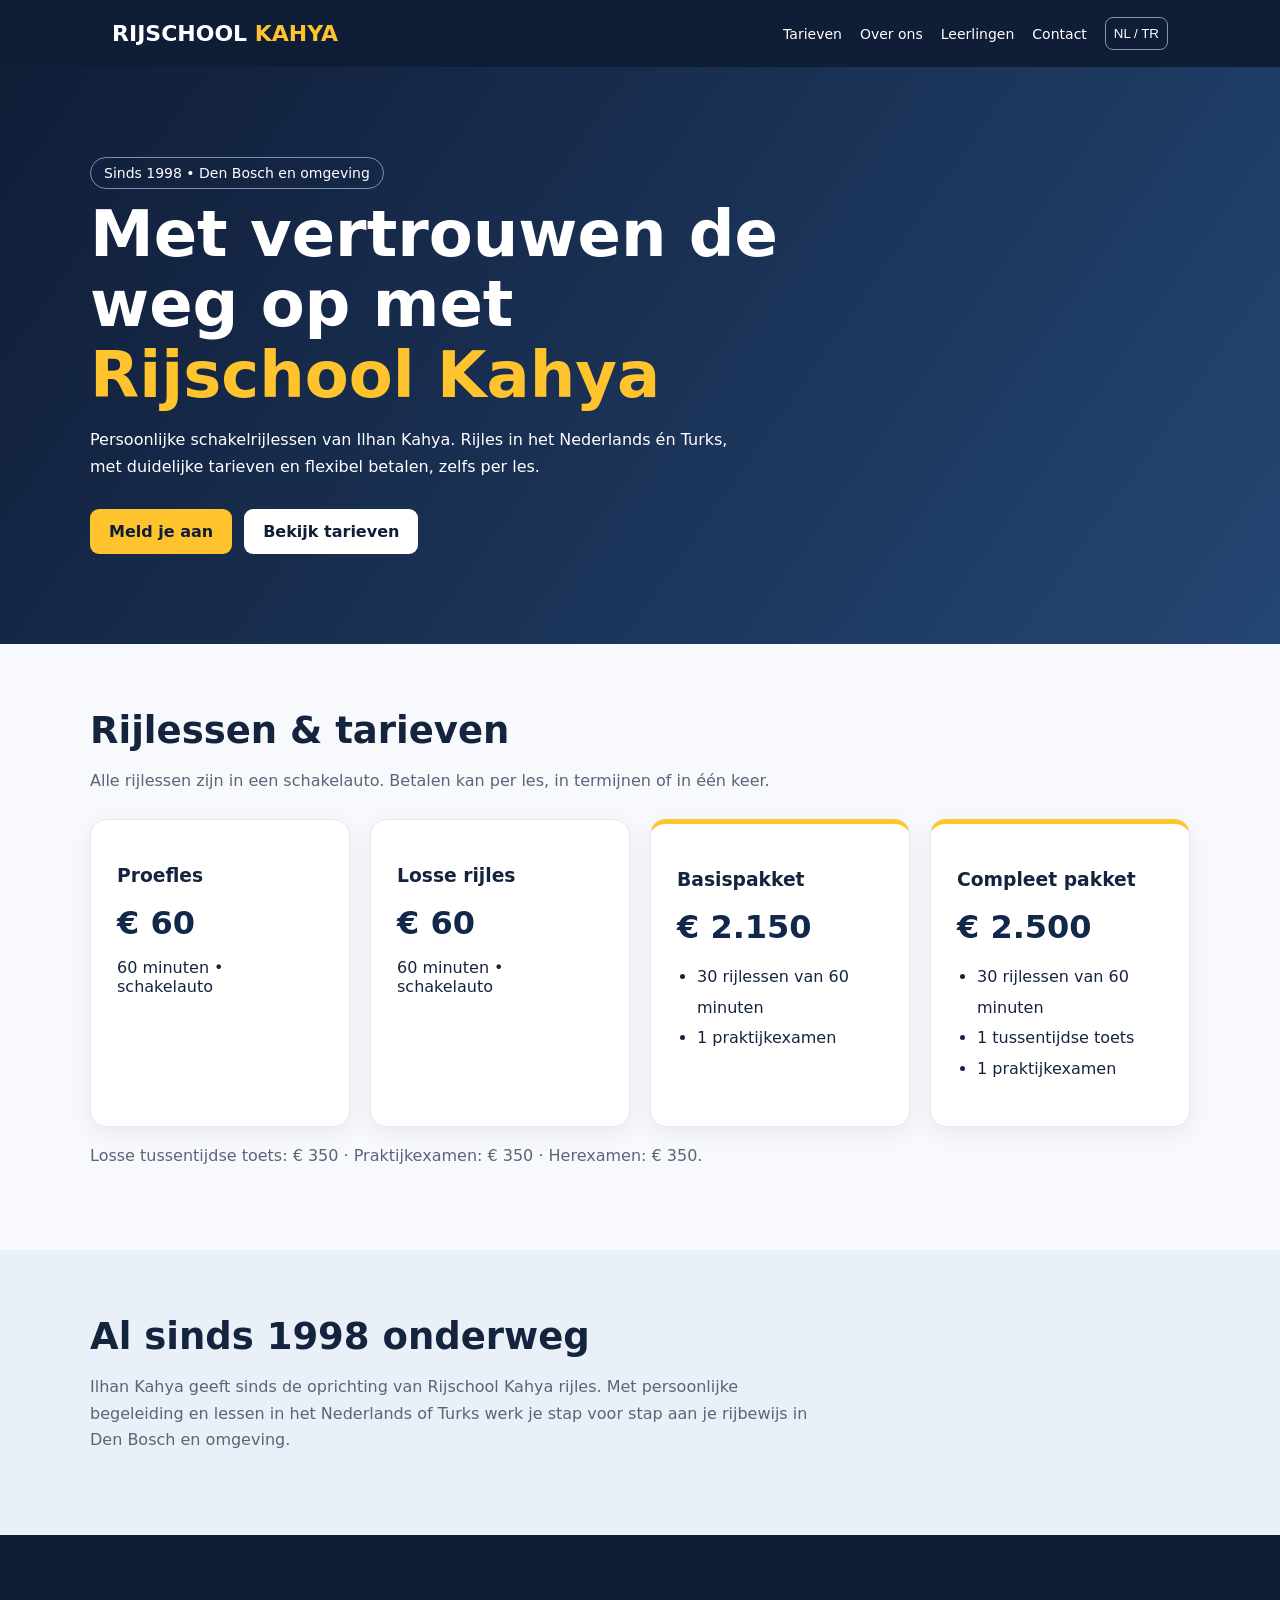
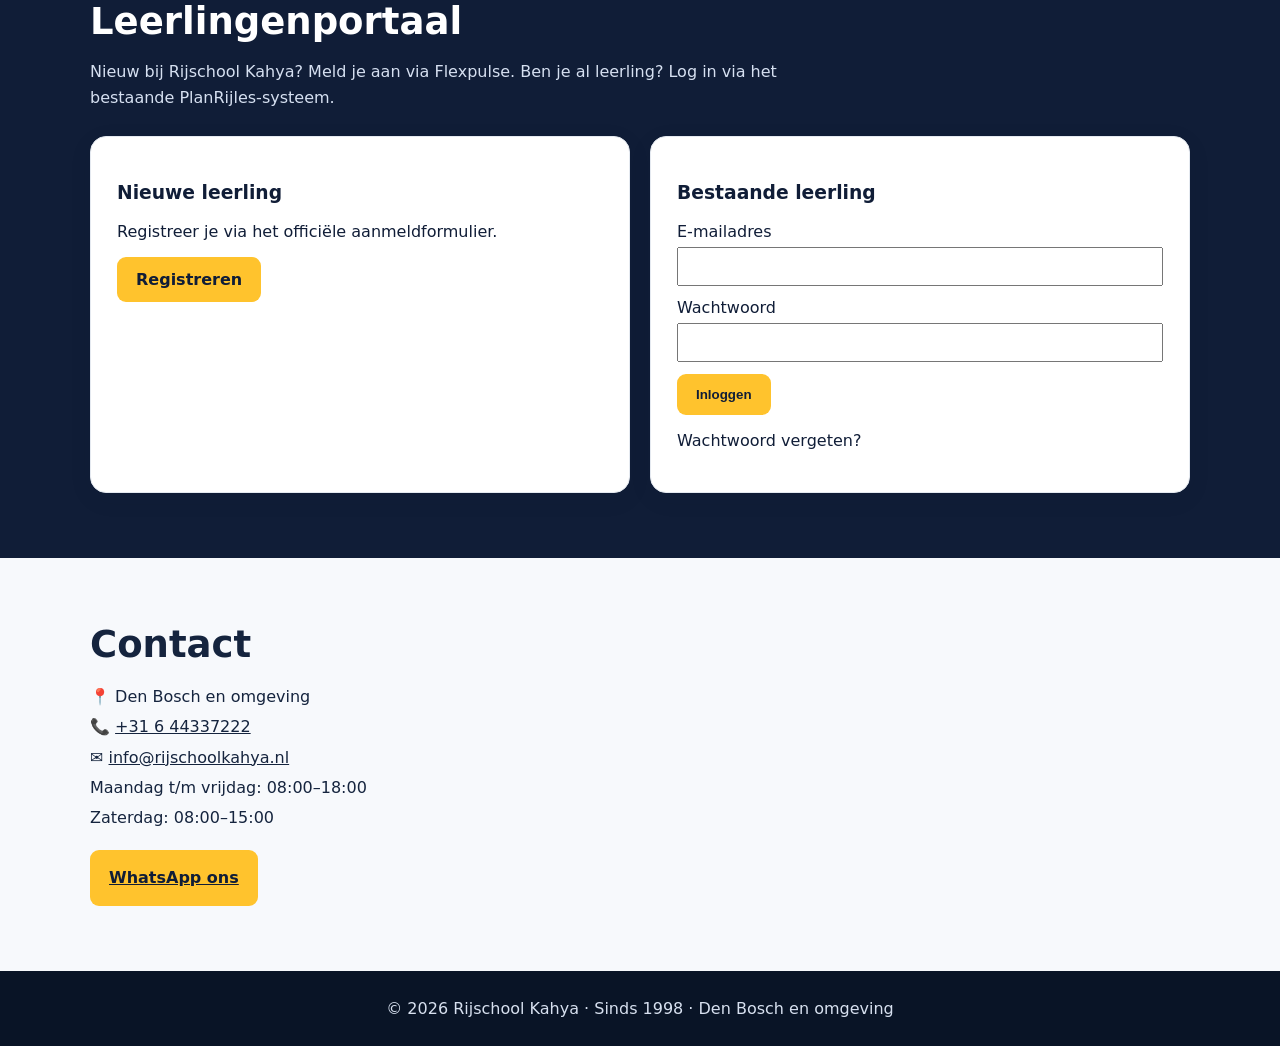
==== index.html @ cde6d8cc "Build bilingual Rijschool Kahya website with tariffs and Flexpulse portal" ====
<!doctype html>
<html lang="nl"><head><meta charset="utf-8"><meta name="viewport" content="width=device-width,initial-scale=1"><meta name="theme-color" content="#101d37"><meta name="description" content="Rijschool Kahya: rijles in Den Bosch en omgeving sinds 1998. Schakelrijles in Nederlands en Turks. Bekijk tarieven en meld je aan."><title>Rijschool Kahya | Rijles Den Bosch sinds 1998</title><style>
:root{font-family:system-ui,-apple-system,Segoe UI,sans-serif;color:#15243e;background:#f7f9fc}*{box-sizing:border-box}body{margin:0}a{text-decoration:none;color:inherit}header{background:#101d37;color:white;position:sticky;top:0;z-index:2}nav{max-width:1100px;margin:auto;display:flex;justify-content:space-between;align-items:center;padding:17px 22px;gap:14px;flex-wrap:wrap}.brand{font-weight:900;font-size:22px}.brand span,.gold{color:#ffc32d}.links{display:flex;gap:18px;align-items:center;flex-wrap:wrap}.links a{font-size:14px}.btn{display:inline-block;background:#ffc32d;color:#101d37;border:0;border-radius:9px;padding:13px 19px;font-weight:800;cursor:pointer}.btn.secondary{background:#fff;color:#101d37}.hero{background:linear-gradient(125deg,#101d37,#244673);color:white;padding:90px 22px}.wrap{max-width:1100px;margin:auto}.hero h1{font-size:clamp(34px,5vw,65px);line-height:1.1;max-width:750px;margin:10px 0}.hero p{max-width:650px;line-height:1.7}.actions{display:flex;gap:12px;flex-wrap:wrap;margin-top:28px}.pill{display:inline-block;border:1px solid #7e90ae;border-radius:40px;padding:7px 13px;font-size:14px}section{padding:65px 22px}h2{font-size:clamp(26px,3vw,37px);margin:0 0 14px}.lead{color:#596579;max-width:740px;line-height:1.65}.grid{display:grid;grid-template-columns:repeat(auto-fit,minmax(230px,1fr));gap:20px;margin-top:25px}.card{background:white;border-radius:16px;padding:26px;box-shadow:0 6px 25px #101d3710;border:1px solid #e4e9f0}.price{font-size:32px;font-weight:900;color:#12284a;margin:12px 0}.card ul{padding-left:20px;line-height:1.9}.accent{border-top:5px solid #ffc32d}.muted{background:#eaf0f7}.info{line-height:1.9}.info a{text-decoration:underline}.portal{background:#101d37;color:white}.portal .lead{color:#d6e0f1}.portal .card{color:#101d37}footer{background:#091426;color:#d7e0ef;padding:28px 22px;text-align:center}.lang{background:transparent;color:white;border:1px solid #8593ab;padding:8px;border-radius:8px;cursor:pointer}#tr{display:none}body.turkish #nl{display:none}body.turkish #tr{display:block}@media(max-width:600px){.hero{padding:65px 20px}nav{align-items:flex-start}.links{gap:10px}section{padding:48px 18px}}
</style></head><body>
<header><nav><a class="brand" href="#">RIJSCHOOL <span>KAHYA</span></a><div class="links"><a href="#tarieven" data-nl="Tarieven" data-tr="Fiyatlar">Tarieven</a><a href="#over" data-nl="Over ons" data-tr="Hakkımızda">Over ons</a><a href="#leerlingen" data-nl="Leerlingen" data-tr="Öğrenciler">Leerlingen</a><a href="#contact" data-nl="Contact" data-tr="İletişim">Contact</a><button class="lang" onclick="switchLang()" aria-label="Wissel taal">NL / TR</button></div></nav></header>
<div id="nl"><div class="hero"><div class="wrap"><span class="pill">Sinds 1998 • Den Bosch en omgeving</span><h1>Met vertrouwen de weg op met <span class="gold">Rijschool Kahya</span></h1><p>Persoonlijke schakelrijlessen van Ilhan Kahya. Rijles in het Nederlands én Turks, met duidelijke tarieven en flexibel betalen, zelfs per les.</p><div class="actions"><a class="btn" href="https://www.planrijles.nl/extern/aanmeldformulier?rijschoolcode=kahya&amp;velden=c3QsaCxwbyxwbCxlY2MsZ2QsZ3MsYw==" target="_blank" rel="noopener">Meld je aan</a><a class="btn secondary" href="#tarieven">Bekijk tarieven</a></div></div></div>
<section id="tarieven"><div class="wrap"><h2>Rijlessen & tarieven</h2><p class="lead">Alle rijlessen zijn in een schakelauto. Betalen kan per les, in termijnen of in één keer.</p><div class="grid"><div class="card"><h3>Proefles</h3><div class="price">€ 60</div><p>60 minuten • schakelauto</p></div><div class="card"><h3>Losse rijles</h3><div class="price">€ 60</div><p>60 minuten • schakelauto</p></div><div class="card accent"><h3>Basispakket</h3><div class="price">€ 2.150</div><ul><li>30 rijlessen van 60 minuten</li><li>1 praktijkexamen</li></ul></div><div class="card accent"><h3>Compleet pakket</h3><div class="price">€ 2.500</div><ul><li>30 rijlessen van 60 minuten</li><li>1 tussentijdse toets</li><li>1 praktijkexamen</li></ul></div></div><p class="lead">Losse tussentijdse toets: € 350 · Praktijkexamen: € 350 · Herexamen: € 350.</p></div></section>
<section class="muted" id="over"><div class="wrap"><h2>Al sinds 1998 onderweg</h2><p class="lead">Ilhan Kahya geeft sinds de oprichting van Rijschool Kahya rijles. Met persoonlijke begeleiding en lessen in het Nederlands of Turks werk je stap voor stap aan je rijbewijs in Den Bosch en omgeving.</p></div></section>
<section class="portal" id="leerlingen"><div class="wrap"><h2>Leerlingenportaal</h2><p class="lead">Nieuw bij Rijschool Kahya? Meld je aan via Flexpulse. Ben je al leerling? Log in via het bestaande PlanRijles-systeem.</p><div class="grid"><div class="card"><h3>Nieuwe leerling</h3><p>Registreer je via het officiële aanmeldformulier.</p><a class="btn" target="_blank" rel="noopener" href="https://www.planrijles.nl/extern/aanmeldformulier?rijschoolcode=kahya&amp;velden=c3QsaCxwbyxwbCxlY2MsZ2QsZ3MsYw==">Registreren</a></div><div class="card"><h3>Bestaande leerling</h3><form method="post" action="https://planrijles.nl/scripts/login" target="_blank"><input type="hidden" name="rijschool" value="kahya"><label>E-mailadres<br><input type="email" name="email" required autocomplete="username" style="padding:10px;width:100%;margin:6px 0 12px"></label><label>Wachtwoord<br><input type="password" name="wachtwoord" required autocomplete="current-password" style="padding:10px;width:100%;margin:6px 0 12px"></label><button class="btn" type="submit" name="login">Inloggen</button></form><p><a href="https://planrijles.nl/wachtwoordvergeten?rijschool=kahya" target="_blank" rel="noopener">Wachtwoord vergeten?</a></p></div></div></div></section>
<section id="contact"><div class="wrap"><h2>Contact</h2><div class="info"><p>📍 Den Bosch en omgeving<br>📞 <a href="tel:+31644337222">+31 6 44337222</a><br>✉️ <a href="mailto:info@rijschoolkahya.nl">info@rijschoolkahya.nl</a><br>Maandag t/m vrijdag: 08:00–18:00<br>Zaterdag: 08:00–15:00</p><a class="btn" href="https://wa.me/31644337222" target="_blank" rel="noopener">WhatsApp ons</a></div></div></section></div>
<div id="tr"><div class="hero"><div class="wrap"><span class="pill">1998'den beri • Den Bosch ve çevresi</span><h1>Rijschool Kahya ile <span class="gold">güvenle yola çıkın</span></h1><p>Ilhan Kahya ile manuel vites sürüş dersleri. Hollandaca ve Türkçe eğitim, açık fiyatlar ve ders başına ödeme imkânı.</p><div class="actions"><a class="btn" target="_blank" rel="noopener" href="https://www.planrijles.nl/extern/aanmeldformulier?rijschoolcode=kahya&amp;velden=c3QsaCxwbyxwbCxlY2MsZ2QsZ3MsYw==">Kayıt ol</a><a class="btn secondary" href="#trprices">Fiyatları gör</a></div></div></div>
<section id="trprices"><div class="wrap"><h2>Dersler ve fiyatlar</h2><p class="lead">Tüm dersler manuel vites araçla yapılır. Ders başına, taksitle veya peşin ödeme mümkündür.</p><div class="grid"><div class="card"><h3>Deneme dersi</h3><div class="price">€ 60</div><p>60 dakika</p></div><div class="card"><h3>Tek sürüş dersi</h3><div class="price">€ 60</div><p>60 dakika</p></div><div class="card accent"><h3>Temel paket</h3><div class="price">€ 2.150</div><p>30 saat ders + 1 direksiyon sınavı</p></div><div class="card accent"><h3>Komple paket</h3><div class="price">€ 2.500</div><p>30 saat ders + 1 ara sınav + 1 direksiyon sınavı</p></div></div><p class="lead">Ara sınav: € 350 · Direksiyon sınavı: € 350 · Tekrar sınavı: € 350.</p></div></section>
<section class="muted"><div class="wrap"><h2>1998'den beri deneyim</h2><p class="lead">Ilhan Kahya, sürücü kursunun kuruluşundan bu yana direksiyon eğitimi vermektedir. Den Bosch ve çevresinde Hollandaca ve Türkçe kişisel sürüş dersleri sunuyoruz.</p></div></section>
<section class="portal"><div class="wrap"><h2>Öğrenci işlemleri</h2><p class="lead">Yeni öğrenciler kayıt olabilir. Mevcut öğrenciler PlanRijles üzerinden giriş yapabilir.</p><div class="grid"><div class="card"><h3>Yeni öğrenci</h3><a class="btn" target="_blank" rel="noopener" href="https://www.planrijles.nl/extern/aanmeldformulier?rijschoolcode=kahya&amp;velden=c3QsaCxwbyxwbCxlY2MsZ2QsZ3MsYw==">Kayıt ol</a></div><div class="card"><h3>Mevcut öğrenci</h3><form method="post" action="https://planrijles.nl/scripts/login" target="_blank"><input type="hidden" name="rijschool" value="kahya"><label>E-posta<br><input type="email" name="email" required autocomplete="username" style="padding:10px;width:100%;margin:6px 0 12px"></label><label>Şifre<br><input type="password" name="wachtwoord" required autocomplete="current-password" style="padding:10px;width:100%;margin:6px 0 12px"></label><button class="btn" name="login" type="submit">Giriş yap</button></form><p><a href="https://planrijles.nl/wachtwoordvergeten?rijschool=kahya" target="_blank" rel="noopener">Şifremi unuttum</a></p></div></div></div></section>
<section><div class="wrap"><h2>İletişim</h2><p class="info">Den Bosch ve çevresi<br><a href="tel:+31644337222">+31 6 44337222</a><br><a href="mailto:info@rijschoolkahya.nl">info@rijschoolkahya.nl</a><br>Pazartesi–Cuma 08:00–18:00<br>Cumartesi 08:00–15:00</p><a class="btn" href="https://wa.me/31644337222">WhatsApp</a></div></section></div>
<footer>© <span id="year"></span> Rijschool Kahya · Sinds 1998 · Den Bosch en omgeving</footer><script>document.getElementById('year').textContent=new Date().getFullYear();function switchLang(){let tr=document.body.classList.toggle('turkish');document.documentElement.lang=tr?'tr':'nl';document.querySelectorAll('[data-nl]').forEach(e=>e.textContent=e.getAttribute(tr?'data-tr':'data-nl'));location.hash='';window.scrollTo(0,0)}</script></body></html>
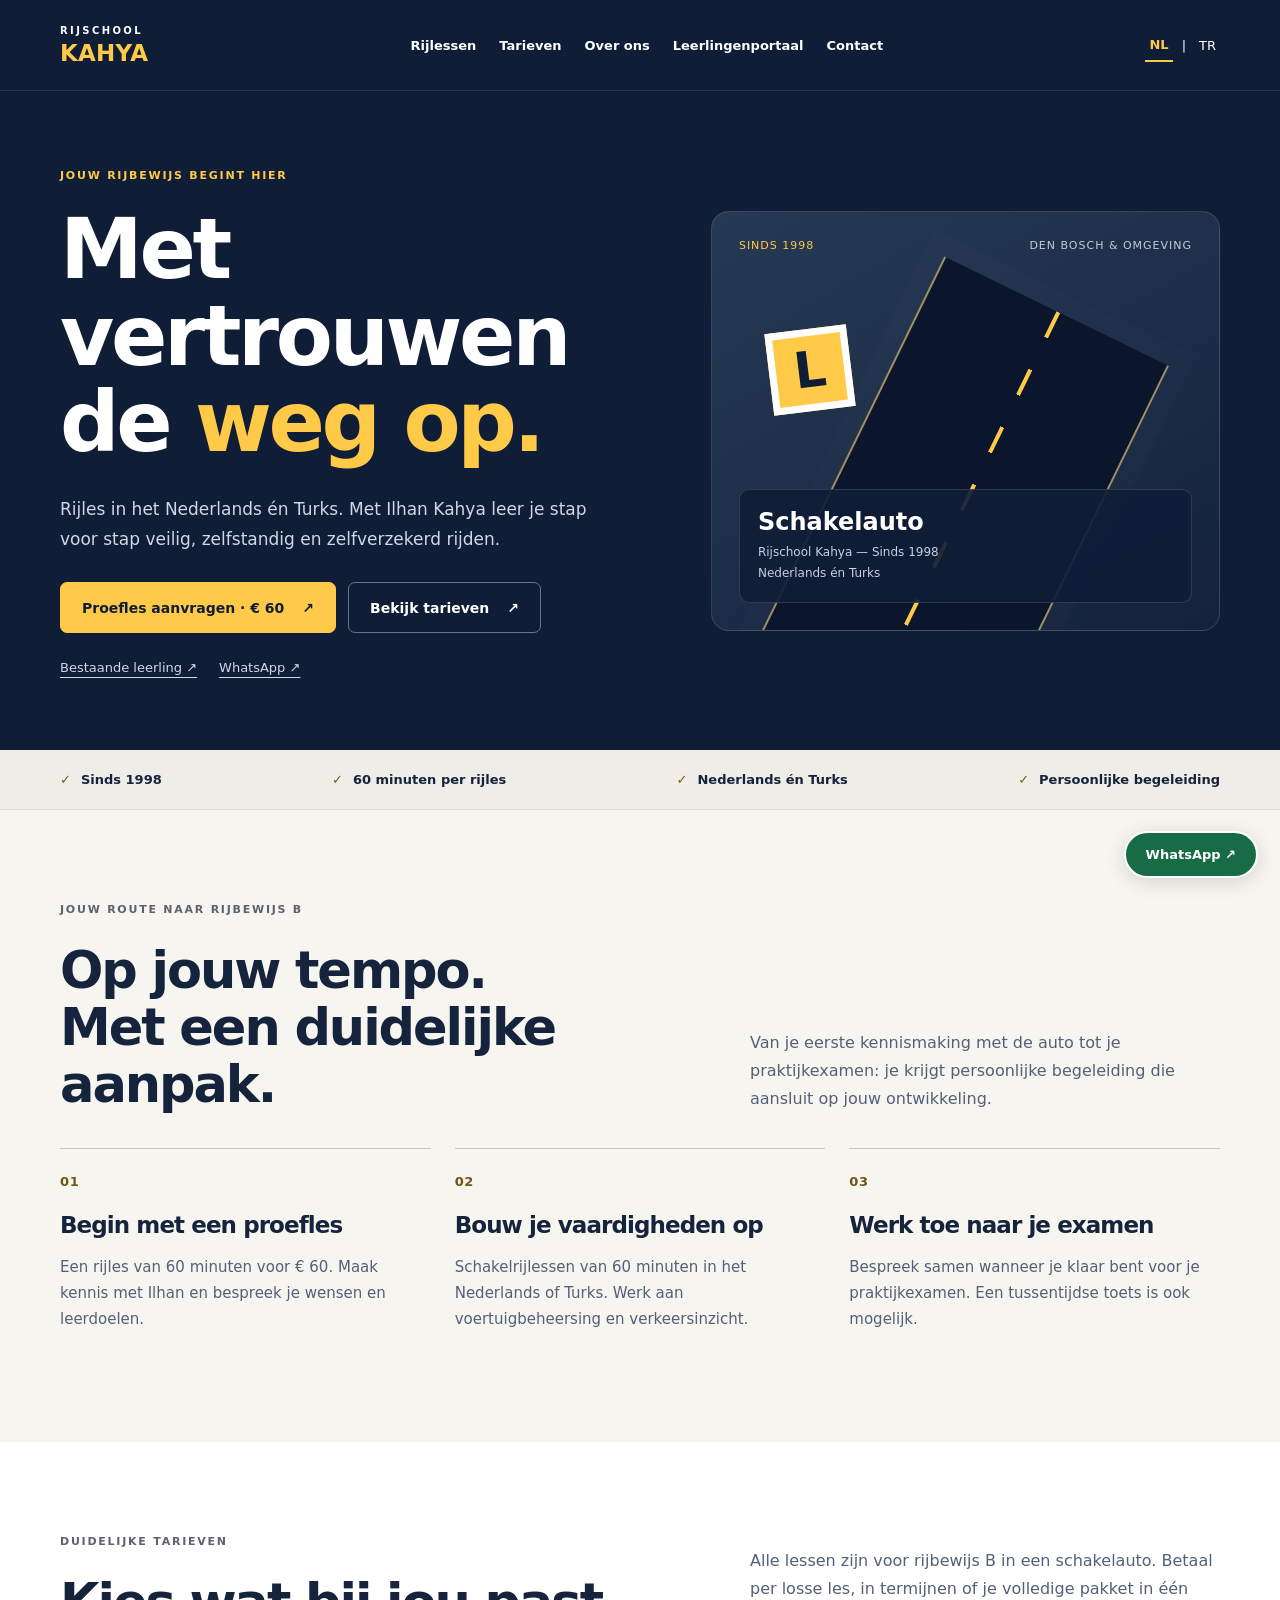
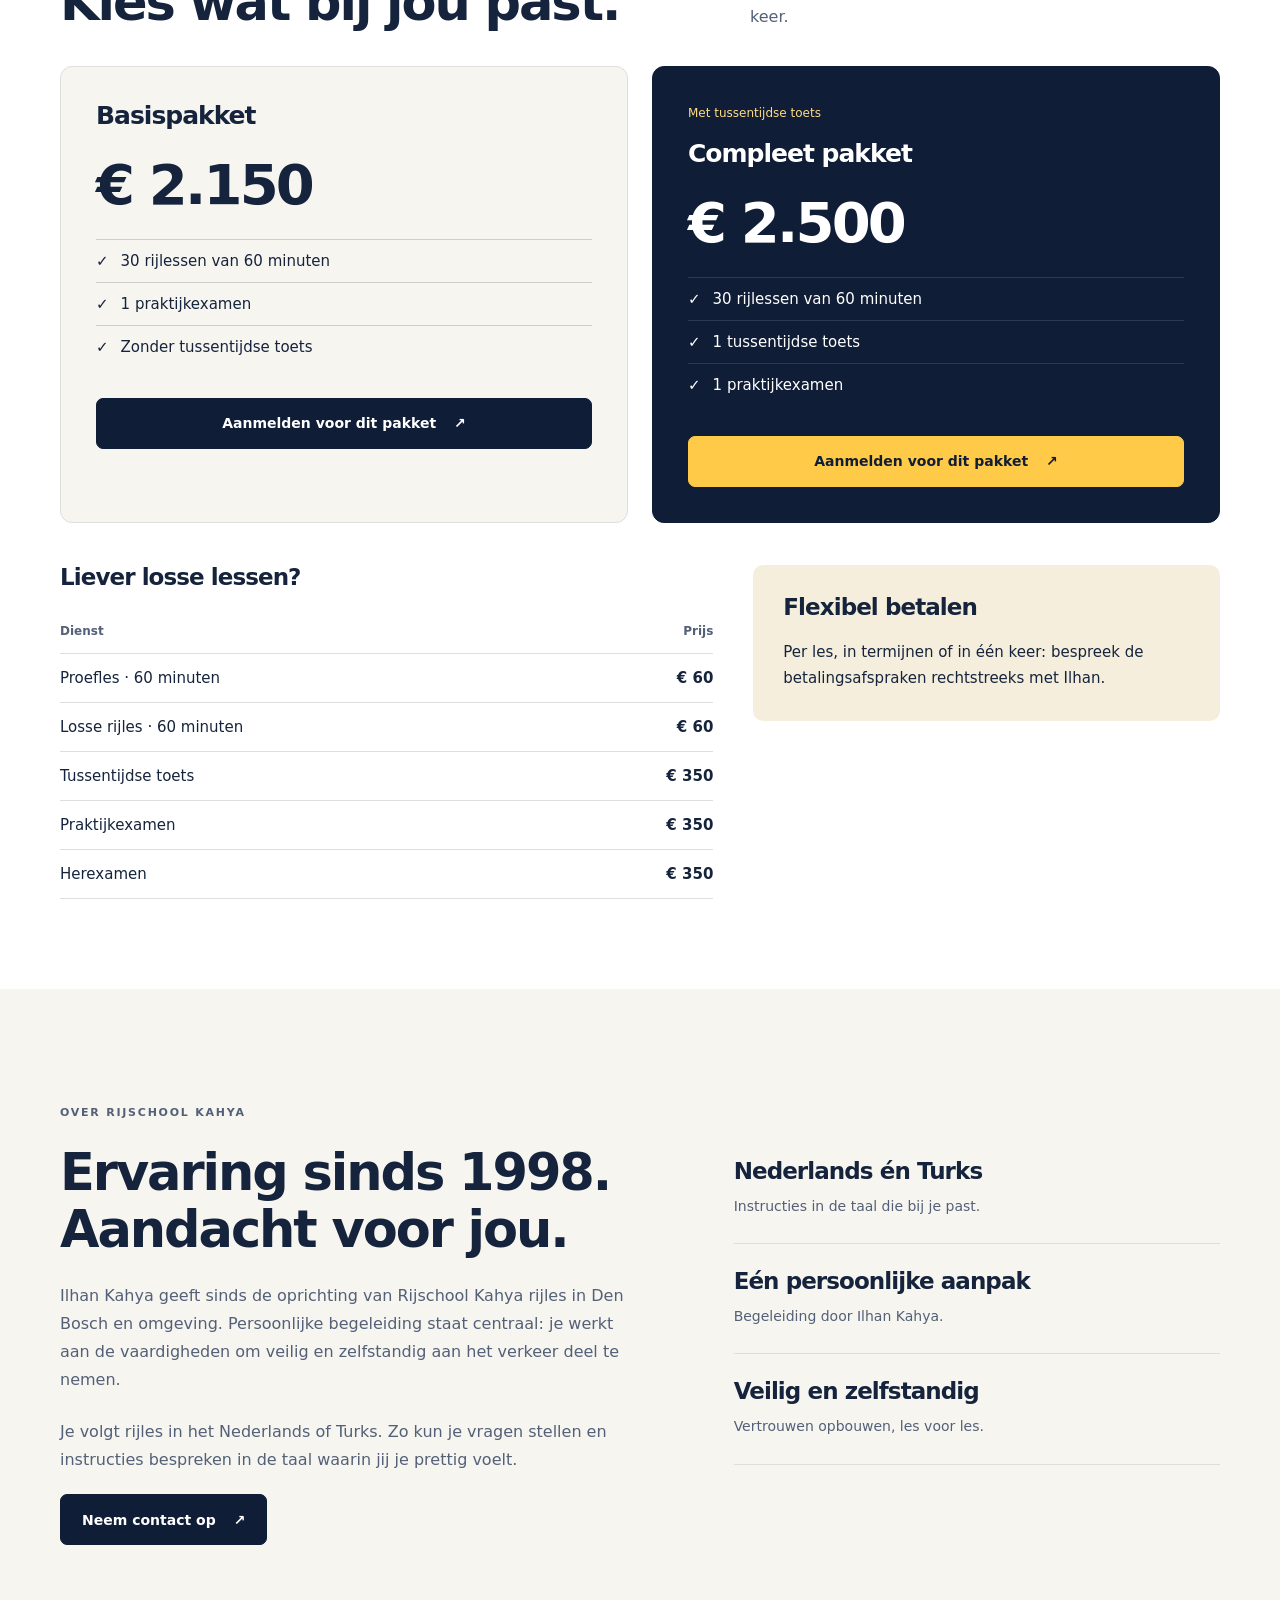
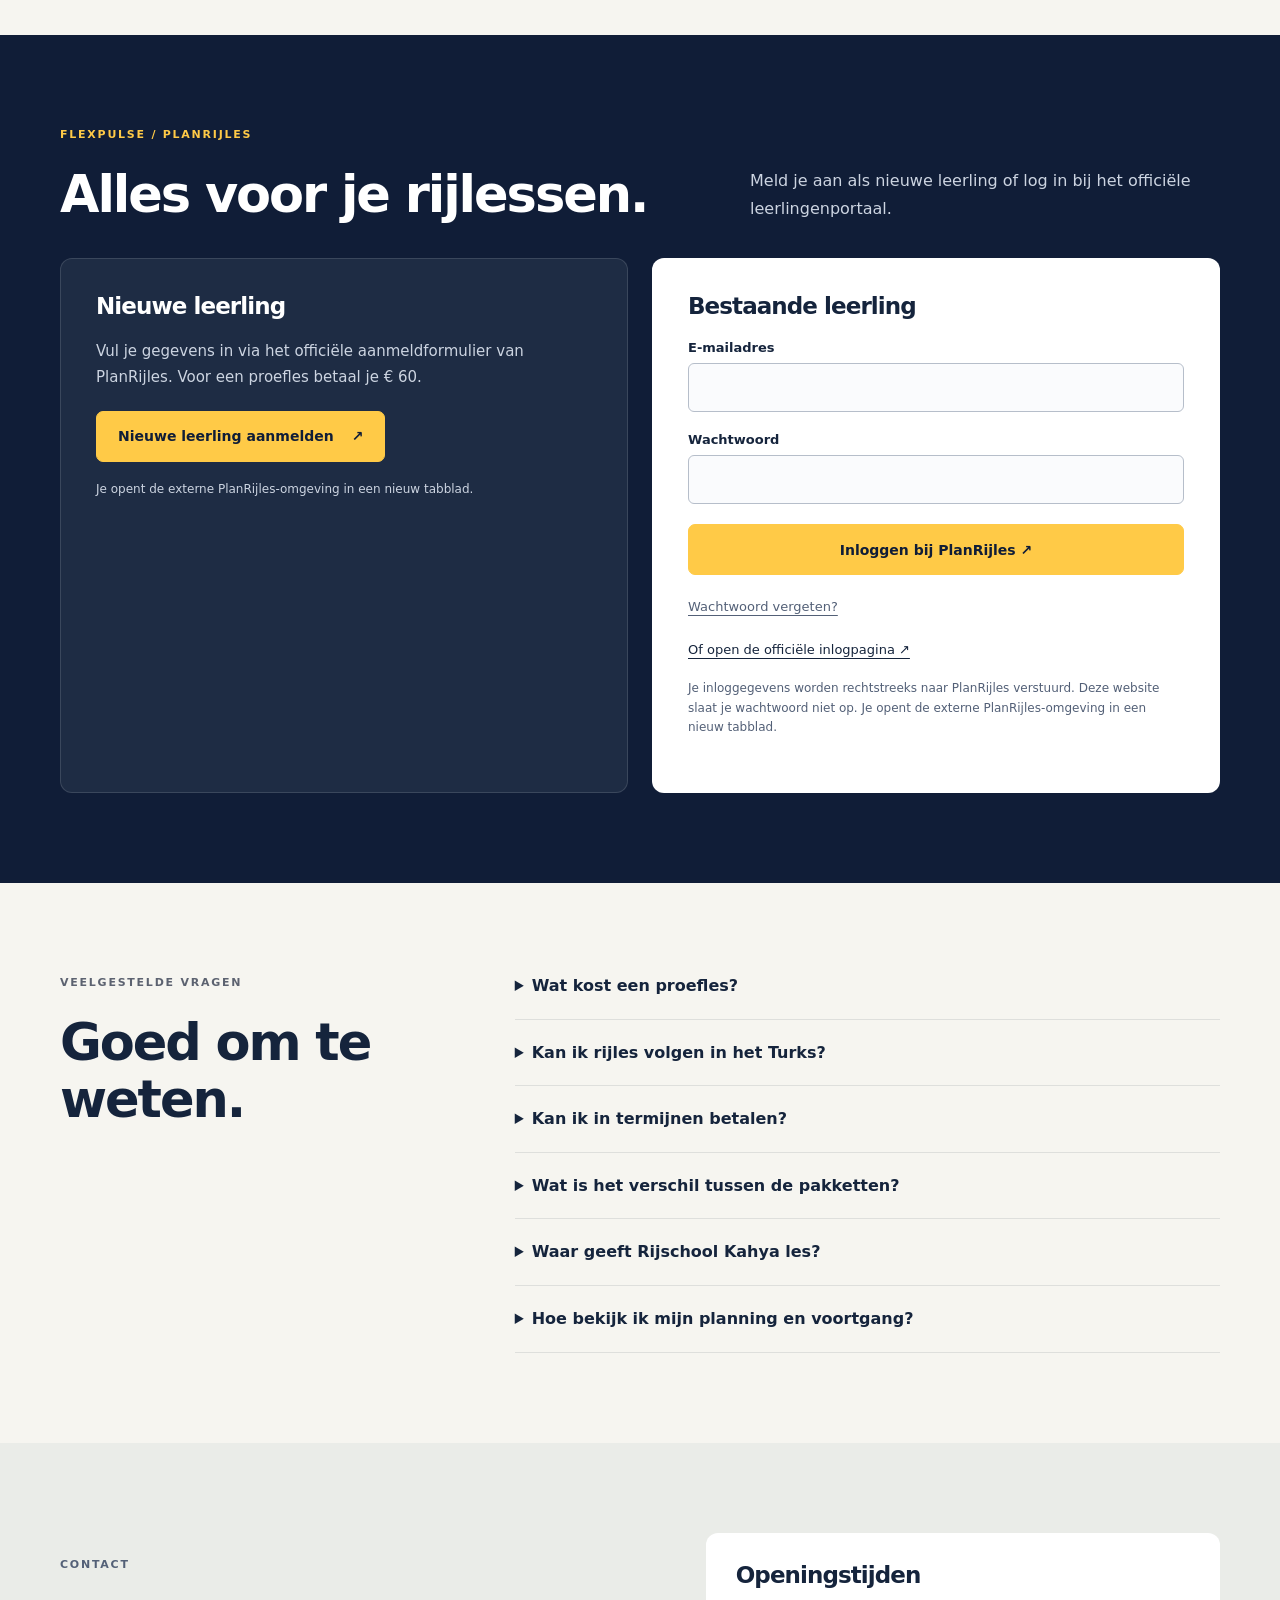
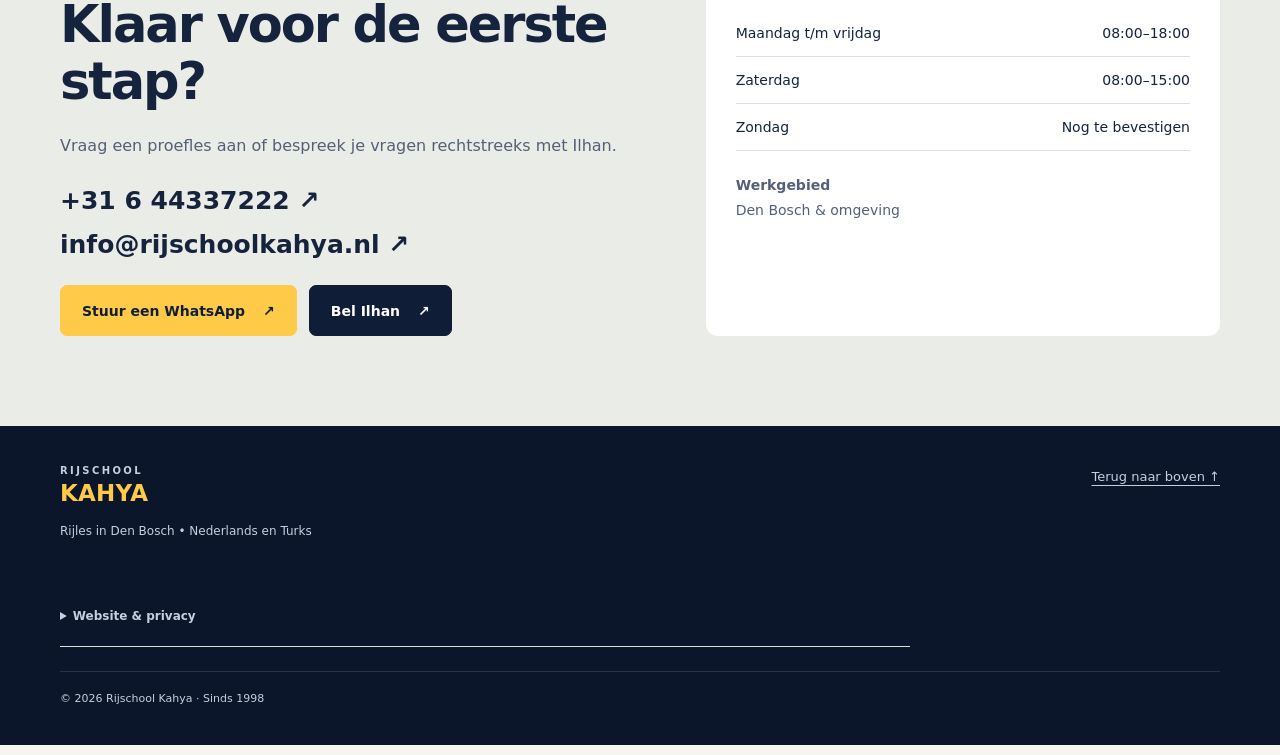
==== commit 67ec3531: "Build bilingual Rijschool Kahya site with PlanRijles portal and Pages metadata" ====
--- a/index.html
+++ b/index.html
@@ -1,16 +1,11 @@
 <!doctype html>
-<html lang="nl"><head><meta charset="utf-8"><meta name="viewport" content="width=device-width,initial-scale=1"><meta name="theme-color" content="#101d37"><meta name="description" content="Rijschool Kahya: rijles in Den Bosch en omgeving sinds 1998. Schakelrijles in Nederlands en Turks. Bekijk tarieven en meld je aan."><title>Rijschool Kahya | Rijles Den Bosch sinds 1998</title><style>
-:root{font-family:system-ui,-apple-system,Segoe UI,sans-serif;color:#15243e;background:#f7f9fc}*{box-sizing:border-box}body{margin:0}a{text-decoration:none;color:inherit}header{background:#101d37;color:white;position:sticky;top:0;z-index:2}nav{max-width:1100px;margin:auto;display:flex;justify-content:space-between;align-items:center;padding:17px 22px;gap:14px;flex-wrap:wrap}.brand{font-weight:900;font-size:22px}.brand span,.gold{color:#ffc32d}.links{display:flex;gap:18px;align-items:center;flex-wrap:wrap}.links a{font-size:14px}.btn{display:inline-block;background:#ffc32d;color:#101d37;border:0;border-radius:9px;padding:13px 19px;font-weight:800;cursor:pointer}.btn.secondary{background:#fff;color:#101d37}.hero{background:linear-gradient(125deg,#101d37,#244673);color:white;padding:90px 22px}.wrap{max-width:1100px;margin:auto}.hero h1{font-size:clamp(34px,5vw,65px);line-height:1.1;max-width:750px;margin:10px 0}.hero p{max-width:650px;line-height:1.7}.actions{display:flex;gap:12px;flex-wrap:wrap;margin-top:28px}.pill{display:inline-block;border:1px solid #7e90ae;border-radius:40px;padding:7px 13px;font-size:14px}section{padding:65px 22px}h2{font-size:clamp(26px,3vw,37px);margin:0 0 14px}.lead{color:#596579;max-width:740px;line-height:1.65}.grid{display:grid;grid-template-columns:repeat(auto-fit,minmax(230px,1fr));gap:20px;margin-top:25px}.card{background:white;border-radius:16px;padding:26px;box-shadow:0 6px 25px #101d3710;border:1px solid #e4e9f0}.price{font-size:32px;font-weight:900;color:#12284a;margin:12px 0}.card ul{padding-left:20px;line-height:1.9}.accent{border-top:5px solid #ffc32d}.muted{background:#eaf0f7}.info{line-height:1.9}.info a{text-decoration:underline}.portal{background:#101d37;color:white}.portal .lead{color:#d6e0f1}.portal .card{color:#101d37}footer{background:#091426;color:#d7e0ef;padding:28px 22px;text-align:center}.lang{background:transparent;color:white;border:1px solid #8593ab;padding:8px;border-radius:8px;cursor:pointer}#tr{display:none}body.turkish #nl{display:none}body.turkish #tr{display:block}@media(max-width:600px){.hero{padding:65px 20px}nav{align-items:flex-start}.links{gap:10px}section{padding:48px 18px}}
-</style></head><body>
-<header><nav><a class="brand" href="#">RIJSCHOOL <span>KAHYA</span></a><div class="links"><a href="#tarieven" data-nl="Tarieven" data-tr="Fiyatlar">Tarieven</a><a href="#over" data-nl="Over ons" data-tr="Hakkımızda">Over ons</a><a href="#leerlingen" data-nl="Leerlingen" data-tr="Öğrenciler">Leerlingen</a><a href="#contact" data-nl="Contact" data-tr="İletişim">Contact</a><button class="lang" onclick="switchLang()" aria-label="Wissel taal">NL / TR</button></div></nav></header>
-<div id="nl"><div class="hero"><div class="wrap"><span class="pill">Sinds 1998 • Den Bosch en omgeving</span><h1>Met vertrouwen de weg op met <span class="gold">Rijschool Kahya</span></h1><p>Persoonlijke schakelrijlessen van Ilhan Kahya. Rijles in het Nederlands én Turks, met duidelijke tarieven en flexibel betalen, zelfs per les.</p><div class="actions"><a class="btn" href="https://www.planrijles.nl/extern/aanmeldformulier?rijschoolcode=kahya&amp;velden=c3QsaCxwbyxwbCxlY2MsZ2QsZ3MsYw==" target="_blank" rel="noopener">Meld je aan</a><a class="btn secondary" href="#tarieven">Bekijk tarieven</a></div></div></div>
-<section id="tarieven"><div class="wrap"><h2>Rijlessen & tarieven</h2><p class="lead">Alle rijlessen zijn in een schakelauto. Betalen kan per les, in termijnen of in één keer.</p><div class="grid"><div class="card"><h3>Proefles</h3><div class="price">€ 60</div><p>60 minuten • schakelauto</p></div><div class="card"><h3>Losse rijles</h3><div class="price">€ 60</div><p>60 minuten • schakelauto</p></div><div class="card accent"><h3>Basispakket</h3><div class="price">€ 2.150</div><ul><li>30 rijlessen van 60 minuten</li><li>1 praktijkexamen</li></ul></div><div class="card accent"><h3>Compleet pakket</h3><div class="price">€ 2.500</div><ul><li>30 rijlessen van 60 minuten</li><li>1 tussentijdse toets</li><li>1 praktijkexamen</li></ul></div></div><p class="lead">Losse tussentijdse toets: € 350 · Praktijkexamen: € 350 · Herexamen: € 350.</p></div></section>
-<section class="muted" id="over"><div class="wrap"><h2>Al sinds 1998 onderweg</h2><p class="lead">Ilhan Kahya geeft sinds de oprichting van Rijschool Kahya rijles. Met persoonlijke begeleiding en lessen in het Nederlands of Turks werk je stap voor stap aan je rijbewijs in Den Bosch en omgeving.</p></div></section>
-<section class="portal" id="leerlingen"><div class="wrap"><h2>Leerlingenportaal</h2><p class="lead">Nieuw bij Rijschool Kahya? Meld je aan via Flexpulse. Ben je al leerling? Log in via het bestaande PlanRijles-systeem.</p><div class="grid"><div class="card"><h3>Nieuwe leerling</h3><p>Registreer je via het officiële aanmeldformulier.</p><a class="btn" target="_blank" rel="noopener" href="https://www.planrijles.nl/extern/aanmeldformulier?rijschoolcode=kahya&amp;velden=c3QsaCxwbyxwbCxlY2MsZ2QsZ3MsYw==">Registreren</a></div><div class="card"><h3>Bestaande leerling</h3><form method="post" action="https://planrijles.nl/scripts/login" target="_blank"><input type="hidden" name="rijschool" value="kahya"><label>E-mailadres<br><input type="email" name="email" required autocomplete="username" style="padding:10px;width:100%;margin:6px 0 12px"></label><label>Wachtwoord<br><input type="password" name="wachtwoord" required autocomplete="current-password" style="padding:10px;width:100%;margin:6px 0 12px"></label><button class="btn" type="submit" name="login">Inloggen</button></form><p><a href="https://planrijles.nl/wachtwoordvergeten?rijschool=kahya" target="_blank" rel="noopener">Wachtwoord vergeten?</a></p></div></div></div></section>
-<section id="contact"><div class="wrap"><h2>Contact</h2><div class="info"><p>📍 Den Bosch en omgeving<br>📞 <a href="tel:+31644337222">+31 6 44337222</a><br>✉️ <a href="mailto:info@rijschoolkahya.nl">info@rijschoolkahya.nl</a><br>Maandag t/m vrijdag: 08:00–18:00<br>Zaterdag: 08:00–15:00</p><a class="btn" href="https://wa.me/31644337222" target="_blank" rel="noopener">WhatsApp ons</a></div></div></section></div>
-<div id="tr"><div class="hero"><div class="wrap"><span class="pill">1998'den beri • Den Bosch ve çevresi</span><h1>Rijschool Kahya ile <span class="gold">güvenle yola çıkın</span></h1><p>Ilhan Kahya ile manuel vites sürüş dersleri. Hollandaca ve Türkçe eğitim, açık fiyatlar ve ders başına ödeme imkânı.</p><div class="actions"><a class="btn" target="_blank" rel="noopener" href="https://www.planrijles.nl/extern/aanmeldformulier?rijschoolcode=kahya&amp;velden=c3QsaCxwbyxwbCxlY2MsZ2QsZ3MsYw==">Kayıt ol</a><a class="btn secondary" href="#trprices">Fiyatları gör</a></div></div></div>
-<section id="trprices"><div class="wrap"><h2>Dersler ve fiyatlar</h2><p class="lead">Tüm dersler manuel vites araçla yapılır. Ders başına, taksitle veya peşin ödeme mümkündür.</p><div class="grid"><div class="card"><h3>Deneme dersi</h3><div class="price">€ 60</div><p>60 dakika</p></div><div class="card"><h3>Tek sürüş dersi</h3><div class="price">€ 60</div><p>60 dakika</p></div><div class="card accent"><h3>Temel paket</h3><div class="price">€ 2.150</div><p>30 saat ders + 1 direksiyon sınavı</p></div><div class="card accent"><h3>Komple paket</h3><div class="price">€ 2.500</div><p>30 saat ders + 1 ara sınav + 1 direksiyon sınavı</p></div></div><p class="lead">Ara sınav: € 350 · Direksiyon sınavı: € 350 · Tekrar sınavı: € 350.</p></div></section>
-<section class="muted"><div class="wrap"><h2>1998'den beri deneyim</h2><p class="lead">Ilhan Kahya, sürücü kursunun kuruluşundan bu yana direksiyon eğitimi vermektedir. Den Bosch ve çevresinde Hollandaca ve Türkçe kişisel sürüş dersleri sunuyoruz.</p></div></section>
-<section class="portal"><div class="wrap"><h2>Öğrenci işlemleri</h2><p class="lead">Yeni öğrenciler kayıt olabilir. Mevcut öğrenciler PlanRijles üzerinden giriş yapabilir.</p><div class="grid"><div class="card"><h3>Yeni öğrenci</h3><a class="btn" target="_blank" rel="noopener" href="https://www.planrijles.nl/extern/aanmeldformulier?rijschoolcode=kahya&amp;velden=c3QsaCxwbyxwbCxlY2MsZ2QsZ3MsYw==">Kayıt ol</a></div><div class="card"><h3>Mevcut öğrenci</h3><form method="post" action="https://planrijles.nl/scripts/login" target="_blank"><input type="hidden" name="rijschool" value="kahya"><label>E-posta<br><input type="email" name="email" required autocomplete="username" style="padding:10px;width:100%;margin:6px 0 12px"></label><label>Şifre<br><input type="password" name="wachtwoord" required autocomplete="current-password" style="padding:10px;width:100%;margin:6px 0 12px"></label><button class="btn" name="login" type="submit">Giriş yap</button></form><p><a href="https://planrijles.nl/wachtwoordvergeten?rijschool=kahya" target="_blank" rel="noopener">Şifremi unuttum</a></p></div></div></div></section>
-<section><div class="wrap"><h2>İletişim</h2><p class="info">Den Bosch ve çevresi<br><a href="tel:+31644337222">+31 6 44337222</a><br><a href="mailto:info@rijschoolkahya.nl">info@rijschoolkahya.nl</a><br>Pazartesi–Cuma 08:00–18:00<br>Cumartesi 08:00–15:00</p><a class="btn" href="https://wa.me/31644337222">WhatsApp</a></div></section></div>
-<footer>© <span id="year"></span> Rijschool Kahya · Sinds 1998 · Den Bosch en omgeving</footer><script>document.getElementById('year').textContent=new Date().getFullYear();function switchLang(){let tr=document.body.classList.toggle('turkish');document.documentElement.lang=tr?'tr':'nl';document.querySelectorAll('[data-nl]').forEach(e=>e.textContent=e.getAttribute(tr?'data-tr':'data-nl'));location.hash='';window.scrollTo(0,0)}</script></body></html>+<html lang="nl"><head><meta charset="utf-8"><meta name="viewport" content="width=device-width,initial-scale=1"><meta name="theme-color" content="#101d37"><title>Rijschool Kahya | Schakelrijles Den Bosch sinds 1998</title><meta name="description" content="Rijles in Den Bosch en omgeving sinds 1998. Schakelrijlessen van 60 minuten in het Nederlands en Turks. Proefles € 60. Bekijk pakketten en meld je aan."><link rel="canonical" href="https://rijschoolkahya.nl/"><link rel="alternate" hreflang="nl" href="https://rijschoolkahya.nl/"><link rel="alternate" hreflang="tr" href="https://rijschoolkahya.nl/tr/"><link rel="alternate" hreflang="x-default" href="https://rijschoolkahya.nl/"><meta property="og:type" content="website"><meta property="og:site_name" content="Rijschool Kahya"><meta property="og:title" content="Rijschool Kahya | Schakelrijles Den Bosch sinds 1998"><meta property="og:description" content="Rijles in Den Bosch en omgeving sinds 1998. Schakelrijlessen van 60 minuten in het Nederlands en Turks. Proefles € 60. Bekijk pakketten en meld je aan."><meta property="og:url" content="https://rijschoolkahya.nl/"><meta property="og:locale" content="nl_NL"><link rel="stylesheet" href="./styles.css"><script src="./script.js" defer></script><script type="application/ld+json">{"@context": "https://schema.org", "@type": "Organization", "name": "Rijschool Kahya", "url": "https://rijschoolkahya.nl/", "telephone": "+31644337222", "email": "info@rijschoolkahya.nl", "areaServed": "'s-Hertogenbosch en omgeving"}</script></head><body>
+<a class="skip" href="#main">Ga naar de inhoud</a><header><nav class="wrap nav" aria-label="Rijlessen"><a class="brand" href="./" aria-label="Rijschool Kahya"><small>RIJSCHOOL</small><span>KAHYA</span></a><button class="menu" type="button" aria-label="Menu openen" aria-expanded="false" aria-controls="navigation" data-open="Menu openen" data-close="Menu sluiten">☰</button><div class="navlinks" id="navigation"><a href="#rijlessen">Rijlessen</a><a href="#tarieven">Tarieven</a><a href="#over">Over ons</a><a href="#leerlingen">Leerlingenportaal</a><a href="#contact">Contact</a></div><div class="lang" aria-label="Taal kiezen"><a lang="nl" hreflang="nl" href="./" aria-current="page">NL</a><span aria-hidden="true">|</span><a lang="tr" hreflang="tr" href="./tr/" >TR</a></div></nav></header>
+<main id="main"><div class="hero"><div class="wrap hero-grid"><div><p class="eyebrow">Jouw rijbewijs begint hier</p><h1>Met vertrouwen<br>de <em>weg op.</em></h1><p class="intro">Rijles in het Nederlands én Turks. Met Ilhan Kahya leer je stap voor stap veilig, zelfstandig en zelfverzekerd rijden.</p><div class="actions"><a class="btn " href="https://www.planrijles.nl/extern/aanmeldformulier?rijschoolcode=kahya&amp;velden=c3QsaCxwbyxwbCxlY2MsZ2QsZ3MsYw==" target="_blank" rel="noopener noreferrer">Proefles aanvragen · € 60<span aria-hidden="true">↗</span></a><a class="btn outline" href="#tarieven">Bekijk tarieven<span aria-hidden="true">↗</span></a></div><div class="hero-links"><a href="#leerlingen">Bestaande leerling ↗</a><a href="https://wa.me/31644337222" target="_blank" rel="noopener noreferrer">WhatsApp ↗</a></div></div><div class="hero-art" aria-hidden="true"><div class="road"></div><div class="art-top"><span>SINDS 1998</span><span>DEN BOSCH & OMGEVING</span></div><div class="art-badge">L</div><div class="art-bottom"><strong>Schakelauto</strong><p>Rijschool Kahya — Sinds 1998<br>Nederlands én Turks</p></div></div></div></div><div class="trust"><div class="wrap"><span>Sinds 1998</span><span>60 minuten per rijles</span><span>Nederlands én Turks</span><span>Persoonlijke begeleiding</span></div></div>
+<section id="rijlessen"><div class="wrap"><div class="section-top"><div><p class="eyebrow">JOUW ROUTE NAAR RIJBEWIJS B</p><h2>Op jouw tempo.<br>Met een duidelijke aanpak.</h2></div><p>Van je eerste kennismaking met de auto tot je praktijkexamen: je krijgt persoonlijke begeleiding die aansluit op jouw ontwikkeling.</p></div><div class="steps"><article class="step"><span class="number">01</span><h3>Begin met een proefles</h3><p>Een rijles van 60 minuten voor € 60. Maak kennis met Ilhan en bespreek je wensen en leerdoelen.</p></article><article class="step"><span class="number">02</span><h3>Bouw je vaardigheden op</h3><p>Schakelrijlessen van 60 minuten in het Nederlands of Turks. Werk aan voertuigbeheersing en verkeersinzicht.</p></article><article class="step"><span class="number">03</span><h3>Werk toe naar je examen</h3><p>Bespreek samen wanneer je klaar bent voor je praktijkexamen. Een tussentijdse toets is ook mogelijk.</p></article></div></div></section>
+<section id="tarieven" class="white"><div class="wrap"><div class="section-top"><div><p class="eyebrow">DUIDELIJKE TARIEVEN</p><h2>Kies wat bij jou past.</h2></div><p>Alle lessen zijn voor rijbewijs B in een schakelauto. Betaal per losse les, in termijnen of je volledige pakket in één keer.</p></div><div class="packages"><article class="package"><h3>Basispakket</h3><div class="amount">€ 2.150</div><ul><li>30 rijlessen van 60 minuten</li><li>1 praktijkexamen</li><li>Zonder tussentijdse toets</li></ul><a class="btn dark" href="https://www.planrijles.nl/extern/aanmeldformulier?rijschoolcode=kahya&amp;velden=c3QsaCxwbyxwbCxlY2MsZ2QsZ3MsYw==" target="_blank" rel="noopener noreferrer">Aanmelden voor dit pakket<span aria-hidden="true">↗</span></a></article><article class="package featured"><span class="tag">Met tussentijdse toets</span><h3>Compleet pakket</h3><div class="amount">€ 2.500</div><ul><li>30 rijlessen van 60 minuten</li><li>1 tussentijdse toets</li><li>1 praktijkexamen</li></ul><a class="btn " href="https://www.planrijles.nl/extern/aanmeldformulier?rijschoolcode=kahya&amp;velden=c3QsaCxwbyxwbCxlY2MsZ2QsZ3MsYw==" target="_blank" rel="noopener noreferrer">Aanmelden voor dit pakket<span aria-hidden="true">↗</span></a></article></div><div class="rates"><div><h3>Liever losse lessen?</h3><table><thead><tr><th scope="col">Dienst</th><th scope="col">Prijs</th></tr></thead><tbody><tr><td>Proefles · 60 minuten</td><td>€ 60</td></tr><tr><td>Losse rijles · 60 minuten</td><td>€ 60</td></tr><tr><td>Tussentijdse toets</td><td>€ 350</td></tr><tr><td>Praktijkexamen</td><td>€ 350</td></tr><tr><td>Herexamen</td><td>€ 350</td></tr></tbody></table></div><aside class="payment"><h3>Flexibel betalen</h3><p>Per les, in termijnen of in één keer: bespreek de betalingsafspraken rechtstreeks met Ilhan.</p></aside></div></div></section>
+<section id="over"><div class="wrap about-grid"><div><p class="eyebrow">OVER RIJSCHOOL KAHYA</p><h2>Ervaring sinds 1998.<br>Aandacht voor jou.</h2><p>Ilhan Kahya geeft sinds de oprichting van Rijschool Kahya rijles in Den Bosch en omgeving. Persoonlijke begeleiding staat centraal: je werkt aan de vaardigheden om veilig en zelfstandig aan het verkeer deel te nemen.</p><p>Je volgt rijles in het Nederlands of Turks. Zo kun je vragen stellen en instructies bespreken in de taal waarin jij je prettig voelt.</p><a class="btn dark" href="#contact">Neem contact op<span aria-hidden="true">↗</span></a></div><div class="features"><div class="feature"><h3>Nederlands én Turks</h3><p>Instructies in de taal die bij je past.</p></div><div class="feature"><h3>Eén persoonlijke aanpak</h3><p>Begeleiding door Ilhan Kahya.</p></div><div class="feature"><h3>Veilig en zelfstandig</h3><p>Vertrouwen opbouwen, les voor les.</p></div></div></div></section>
+<section id="leerlingen" class="portal"><div class="wrap"><div class="section-top"><div><p class="eyebrow">FLEXPULSE / PLANRIJLES</p><h2>Alles voor je rijlessen.</h2></div><p>Meld je aan als nieuwe leerling of log in bij het officiële leerlingenportaal.</p></div><div class="portal-grid"><article class="portal-card"><h3>Nieuwe leerling</h3><p>Vul je gegevens in via het officiële aanmeldformulier van PlanRijles. Voor een proefles betaal je € 60.</p><a class="btn " href="https://www.planrijles.nl/extern/aanmeldformulier?rijschoolcode=kahya&amp;velden=c3QsaCxwbyxwbCxlY2MsZ2QsZ3MsYw==" target="_blank" rel="noopener noreferrer">Nieuwe leerling aanmelden<span aria-hidden="true">↗</span></a><p class="small">Je opent de externe PlanRijles-omgeving in een nieuw tabblad.</p></article><article class="portal-card login"><h3>Bestaande leerling</h3><form id="loginForm" name="loginForm" method="post" action="https://planrijles.nl/scripts/login" target="_blank" rel="noopener noreferrer"><input name="rijschool" type="hidden" value="kahya"><label for="email">E-mailadres</label><input id="email" name="email" type="email" required autocomplete="username"><label for="wachtwoord">Wachtwoord</label><input id="wachtwoord" name="wachtwoord" type="password" required autocomplete="current-password"><button class="btn" name="login" type="submit">Inloggen bij PlanRijles ↗</button></form><p><a class="text-link" href="https://planrijles.nl/wachtwoordvergeten?rijschool=kahya" target="_blank" rel="noopener noreferrer">Wachtwoord vergeten?</a></p><a class="text-link" href="https://planrijles.nl/login.php?rijschool=kahya" target="_blank" rel="noopener noreferrer">Of open de officiële inlogpagina ↗</a><p class="small">Je inloggegevens worden rechtstreeks naar PlanRijles verstuurd. Deze website slaat je wachtwoord niet op. Je opent de externe PlanRijles-omgeving in een nieuw tabblad.</p></article></div></div></section>
+<section id="faq"><div class="wrap faq-grid"><div><p class="eyebrow">VEELGESTELDE VRAGEN</p><h2>Goed om te weten.</h2></div><div><details><summary>Wat kost een proefles?</summary><p>Een proefles kost € 60 en duurt 60 minuten. Je rijdt in een schakelauto.</p></details><details><summary>Kan ik rijles volgen in het Turks?</summary><p>Ja. Ilhan Kahya geeft rijles in zowel het Nederlands als Turks.</p></details><details><summary>Kan ik in termijnen betalen?</summary><p>Ja. Je kunt per losse les, in termijnen of in één keer betalen. Bespreek de concrete afspraken met Ilhan.</p></details><details><summary>Wat is het verschil tussen de pakketten?</summary><p>Beide pakketten bevatten 30 rijlessen van 60 minuten en 1 praktijkexamen. Het complete pakket van € 2.500 bevat ook 1 tussentijdse toets; het basispakket van € 2.150 niet.</p></details><details><summary>Waar geeft Rijschool Kahya les?</summary><p>Rijschool Kahya is actief in Den Bosch ('s-Hertogenbosch) en omgeving. Bespreek je ophaallocatie rechtstreeks met Ilhan.</p></details><details><summary>Hoe bekijk ik mijn planning en voortgang?</summary><p>Log in via het leerlingenportaal van Flexpulse / PlanRijles met je bestaande leerlingaccount.</p></details></div></div></section>
+<section id="contact" class="contact"><div class="wrap contact-grid"><div><p class="eyebrow">CONTACT</p><h2>Klaar voor de eerste stap?</h2><p>Vraag een proefles aan of bespreek je vragen rechtstreeks met Ilhan.</p><div class="contact-links"><a href="tel:+31644337222">+31 6 44337222 ↗</a><a href="mailto:info@rijschoolkahya.nl">info@rijschoolkahya.nl ↗</a></div><div class="actions"><a class="btn " href="https://wa.me/31644337222" target="_blank" rel="noopener noreferrer">Stuur een WhatsApp<span aria-hidden="true">↗</span></a><a class="btn dark" href="tel:+31644337222">Bel Ilhan<span aria-hidden="true">↗</span></a></div></div><aside class="hours"><h3>Openingstijden</h3><dl><div><dt>Maandag t/m vrijdag</dt><dd>08:00–18:00</dd></div><div><dt>Zaterdag</dt><dd>08:00–15:00</dd></div><div><dt>Zondag</dt><dd>Nog te bevestigen</dd></div></dl><p><strong>Werkgebied</strong><br>Den Bosch & omgeving</p></aside></div></section></main>
+<footer><div class="wrap"><div class="footer-grid"><div><a class="brand" href="#main"><small>RIJSCHOOL</small><span>KAHYA</span></a><p>Rijles in Den Bosch • Nederlands en Turks</p></div><a class="text-link" href="#main">Terug naar boven ↑</a></div><details class="privacy"><summary>Website & privacy</summary><p>Deze website gebruikt geen trackingcookies, analytics of advertentiepixels. Aanmelden en inloggen verlopen via de externe dienst PlanRijles; WhatsApp opent een externe dienst. Bekijk daar de toepasselijke privacyinformatie voordat je gegevens invult. Vragen over je gegevens bij de rijschool? Mail info@rijschoolkahya.nl.</p></details><div class="copyright">© 2026 Rijschool Kahya · Sinds 1998</div></div></footer><a class="wa" href="https://wa.me/31644337222" target="_blank" rel="noopener noreferrer" aria-label="Stuur een WhatsApp">WhatsApp ↗</a></body></html>
--- a/styles.css
+++ b/styles.css
@@ -0,0 +1,2 @@
+
+:root{--navy:#101d37;--ink:#15243c;--gold:#ffca47;--paper:#f6f5f0;--muted:#536077;--line:#dedfdc;font-family:Inter,system-ui,-apple-system,"Segoe UI",sans-serif;color:var(--ink);background:var(--paper);font-synthesis:none}*{box-sizing:border-box}html{scroll-behavior:smooth;scroll-padding-top:100px}body{margin:0}a{color:inherit;text-decoration:none}button,input{font:inherit}button,a,input,summary{-webkit-tap-highlight-color:transparent}a:focus-visible,button:focus-visible,input:focus-visible,summary:focus-visible{outline:3px solid #b37b00;outline-offset:5px}p{line-height:1.75;margin:0 0 20px}h1,h2,h3{line-height:1.12;letter-spacing:-.04em;margin:0}h2{font-size:clamp(32px,4vw,51px);font-weight:800}h3{font-size:23px}.wrap{width:min(1160px,calc(100% - 48px));margin:auto}.skip{position:fixed;top:-100px;z-index:20;background:white;padding:15px}.skip:focus{top:10px}header{position:sticky;top:0;z-index:10;background:var(--navy);color:white;border-bottom:1px solid #ffffff1a}.nav{display:flex;align-items:center;justify-content:space-between;min-height:90px;gap:24px}.brand{font-size:23px;font-weight:900;letter-spacing:.01em;line-height:1;display:block}.brand small{display:block;font-size:10px;letter-spacing:.24em;margin-bottom:6px}.brand span{color:var(--gold)}.navlinks{display:flex;align-items:center;gap:23px;font-size:13px;font-weight:650}.navlinks a:hover{color:var(--gold)}.lang{display:flex;align-items:center;gap:9px;font-size:13px;white-space:nowrap}.lang a{padding:8px 4px}.lang [aria-current]{color:var(--gold);font-weight:900;border-bottom:2px solid var(--gold)}.menu{display:none}.hero{background:var(--navy);color:white;overflow:hidden}.hero-grid{display:grid;grid-template-columns:1.2fr 1fr;gap:40px;align-items:center;min-height:620px;padding-block:75px}.eyebrow{font-size:11px;font-weight:800;letter-spacing:.16em;text-transform:uppercase;color:#5c6270;margin:0 0 22px}.hero .eyebrow{color:var(--gold)}h1{font-size:clamp(56px,6.5vw,88px);max-width:750px;line-height:1.04;font-weight:850}em{font-style:normal;color:var(--gold)}.intro{color:#d0d7e5;max-width:540px;font-size:17px;margin:28px 0}.actions{display:flex;gap:12px;flex-wrap:wrap}.btn{padding:16px 21px;background:var(--gold);color:var(--navy);border:1px solid var(--gold);border-radius:7px;display:inline-flex;align-items:center;justify-content:center;gap:18px;font-size:14px;font-weight:800;cursor:pointer;min-height:51px}.btn:hover{background:#ffda7b}.btn.outline{background:transparent;border-color:#68758b;color:white}.btn.outline:hover{background:#ffffff12}.btn.dark{background:var(--navy);border-color:var(--navy);color:white}.hero-links{display:flex;gap:22px;margin-top:27px;font-size:13px;color:#d0d7e5;text-decoration:underline;text-underline-offset:5px}.hero-art{position:relative;min-height:420px;border:1px solid #ffffff21;border-radius:18px;background:linear-gradient(150deg,#263a55,#14223b);overflow:hidden;padding:27px;display:flex;flex-direction:column;justify-content:space-between}.art-top{display:flex;justify-content:space-between;font-size:11px;letter-spacing:.09em;color:#c2cbdd}.art-top span:first-child{color:var(--gold)}.road{position:absolute;top:74px;left:110px;width:250px;height:500px;background:#0b162c;transform:rotate(26deg);border-inline:2px solid #ffe08c99;box-shadow:0 0 0 20px #ffffff03}.road:after{content:"";position:absolute;left:50%;top:0;height:100%;width:4px;background:repeating-linear-gradient(to bottom,#ffca47 0 28px,transparent 28px 64px)}.art-badge{position:relative;align-self:flex-start;background:var(--gold);color:var(--navy);width:82px;height:82px;display:grid;place-items:center;font-size:50px;font-weight:900;border:7px solid white;transform:rotate(-7deg);margin-left:30px}.art-bottom{position:relative;background:#101d37e8;border:1px solid #ffffff20;border-radius:10px;padding:18px;color:white}.art-bottom strong{font-size:24px}.art-bottom p{font-size:12px;color:#c7d0e0;margin:6px 0 0}.trust{border-bottom:1px solid var(--line);background:#eeede7}.trust .wrap{display:flex;justify-content:space-between;gap:18px;padding-block:22px;font-size:13px;font-weight:700}.trust span:before{content:"✓";color:#7c5c10;margin-right:10px}section{padding-block:90px;scroll-margin-top:15px}.section-top{display:flex;justify-content:space-between;align-items:flex-end;gap:45px;margin-bottom:35px}.section-top>p{max-width:470px;color:var(--muted);margin:0}.steps{display:grid;grid-template-columns:repeat(3,1fr);gap:24px}.step{border-top:1px solid #c7c8c5;padding-top:25px}.number{color:#715613;letter-spacing:.05em;font-size:13px;font-weight:800;display:block;margin-bottom:24px}.step p{color:var(--muted);font-size:15px;margin-top:15px}.white{background:white}.packages{display:grid;grid-template-columns:1fr 1fr;gap:24px}.package{border:1px solid var(--line);border-radius:12px;padding:35px;position:relative;background:var(--paper)}.package.featured{background:var(--navy);color:white;border-color:var(--navy)}.package .tag{display:inline-block;color:#ffdc83;font-size:12px;margin-bottom:20px}.package h3{font-size:25px}.amount{font-size:56px;letter-spacing:-.05em;font-weight:850;margin-block:22px}.package ul{list-style:none;padding:0;margin:0 0 30px}.package li{padding-block:12px;border-top:1px solid #cecfca;font-size:15px}.package li:before{content:"✓";margin-right:12px}.featured li{border-color:#ffffff20}.package .btn{width:100%}.rates{display:grid;grid-template-columns:1.4fr 1fr;gap:40px;margin-top:42px}.rates h3{margin-bottom:18px}table{width:100%;border-collapse:collapse;text-align:left;font-size:15px}th{font-size:12px;color:var(--muted)}th,td{padding:15px 0;border-bottom:1px solid var(--line)}th:last-child,td:last-child{text-align:right;font-weight:700}.payment{padding:30px;background:#f5eedc;border-radius:10px;height:fit-content}.payment p{font-size:15px;margin:15px 0 0}.about-grid{display:grid;grid-template-columns:1.2fr 1fr;gap:90px}.about-grid p{color:var(--muted);margin-top:24px}.features{display:flex;flex-direction:column;justify-content:center}.feature{padding:25px 0;border-bottom:1px solid var(--line)}.feature:first-child{padding-top:0}.feature p{margin:9px 0 0;font-size:14px}.portal{background:var(--navy);color:white}.portal .eyebrow{color:var(--gold)}.portal .section-top>p{color:#ccd4e1}.portal-grid{display:grid;grid-template-columns:1fr 1fr;gap:24px}.portal-card{background:#1e2c44;border:1px solid #ffffff20;border-radius:12px;padding:35px}.portal-card p{color:#ccd4e1;font-size:15px;margin-top:18px}.portal-card.login{background:white;color:var(--ink)}.login p{color:var(--muted)}label{display:block;font-size:13px;font-weight:700;margin-top:20px}input{display:block;width:100%;padding:14px;margin:8px 0 0;border:1px solid #b6beca;border-radius:6px;background:#fafbfd;font-size:16px;color:var(--ink)}form .btn{width:100%;margin-top:20px}.small{font-size:12px!important;line-height:1.6}.text-link{display:inline-block;text-decoration:underline;text-underline-offset:4px;font-size:13px;line-height:1.7}.faq-grid{display:grid;grid-template-columns:.7fr 1.3fr;gap:75px}details{border-bottom:1px solid var(--line);padding:20px 0}details:first-child{padding-top:0}summary{cursor:pointer;font-weight:700;line-height:1.6}details p{font-size:15px;color:var(--muted);margin:14px 0 0}.contact{background:#eaece8}.contact-grid{display:grid;grid-template-columns:1.1fr 1fr;gap:80px}.contact p{color:var(--muted);margin-top:22px}.contact-links{display:flex;flex-direction:column;gap:15px;margin-block:26px}.contact-links a{font-size:clamp(16px,2vw,25px);font-weight:750;overflow-wrap:anywhere}.hours{background:white;padding:30px;border-radius:12px}.hours dl{margin:22px 0}.hours dl>div{display:flex;justify-content:space-between;gap:20px;border-bottom:1px solid var(--line);padding:15px 0;font-size:14px}.hours dd{margin:0;text-align:right}.hours p{font-size:14px;margin-bottom:0}footer{background:#0b162a;color:#c5cfdf;padding-block:40px}.footer-grid{display:flex;justify-content:space-between;gap:40px}.footer-grid p{font-size:12px;margin-top:16px}.privacy{margin-top:25px;max-width:850px}.privacy summary{font-size:12px}.privacy p{color:#c5cfdf;font-size:12px}.copyright{font-size:11px;margin-top:24px;padding-top:20px;border-top:1px solid #ffffff20}.wa{position:fixed;bottom:22px;right:22px;background:#176b45;color:white;box-shadow:0 4px 20px #0002;border-radius:40px;padding:14px 20px;font-size:13px;font-weight:800;z-index:8;border:2px solid white}body{padding-bottom:10px}@media(max-width:1050px){.navlinks{gap:13px;font-size:12px}.hero-grid{gap:25px}.about-grid{gap:45px}.contact-grid{gap:40px}}@media(max-width:850px){.nav{flex-wrap:wrap;min-height:78px;gap:15px;padding-block:16px}.menu{display:block;background:transparent;border:1px solid #798599;color:white;border-radius:5px;padding:8px 12px;font-size:13px;margin-left:auto}.navlinks{width:100%;display:flex;flex-direction:column;align-items:stretch;gap:0;padding-bottom:10px}.navlinks a{padding:13px;font-size:15px;border-top:1px solid #ffffff20}.js .navlinks{display:none}.js .navlinks.open{display:flex}.hero-grid{grid-template-columns:1fr;padding-block:50px;min-height:0}.hero-art{min-height:280px;max-width:650px}.road{left:45%;top:-70px}.art-badge{margin-left:0}.section-top{display:block}.section-top>p{margin-top:22px;max-width:650px}.about-grid,.contact-grid,.faq-grid{grid-template-columns:1fr;gap:35px}.trust .wrap{flex-wrap:wrap;justify-content:flex-start;column-gap:30px}.steps{gap:20px}.rates{gap:25px}.portal-card,.package{padding:25px}.footer-grid{gap:20px}}@media(max-width:580px){.wrap{width:calc(100% - 36px)}h1{font-size:57px}.hero-grid{padding-block:42px}section{padding-block:58px}.hero-art{min-height:270px}.hero-links{gap:18px;font-size:12px}.trust .wrap{display:grid;grid-template-columns:1fr;gap:12px;padding-block:18px}.steps,.packages,.rates,.portal-grid{grid-template-columns:1fr}.step{padding-top:20px}.number{margin-bottom:14px}.amount{font-size:51px}.section-top{margin-bottom:28px}.btn{font-size:13px;padding:15px 18px}.actions .btn{width:100%}.contact-links a{font-size:19px}.footer-grid{flex-direction:column}.wa{bottom:12px;right:12px;padding:12px 16px}.copyright{padding-bottom:50px}.brand{font-size:22px}.lang{gap:7px}.nav{gap:12px}}@media(prefers-reduced-motion:reduce){html{scroll-behavior:auto}}
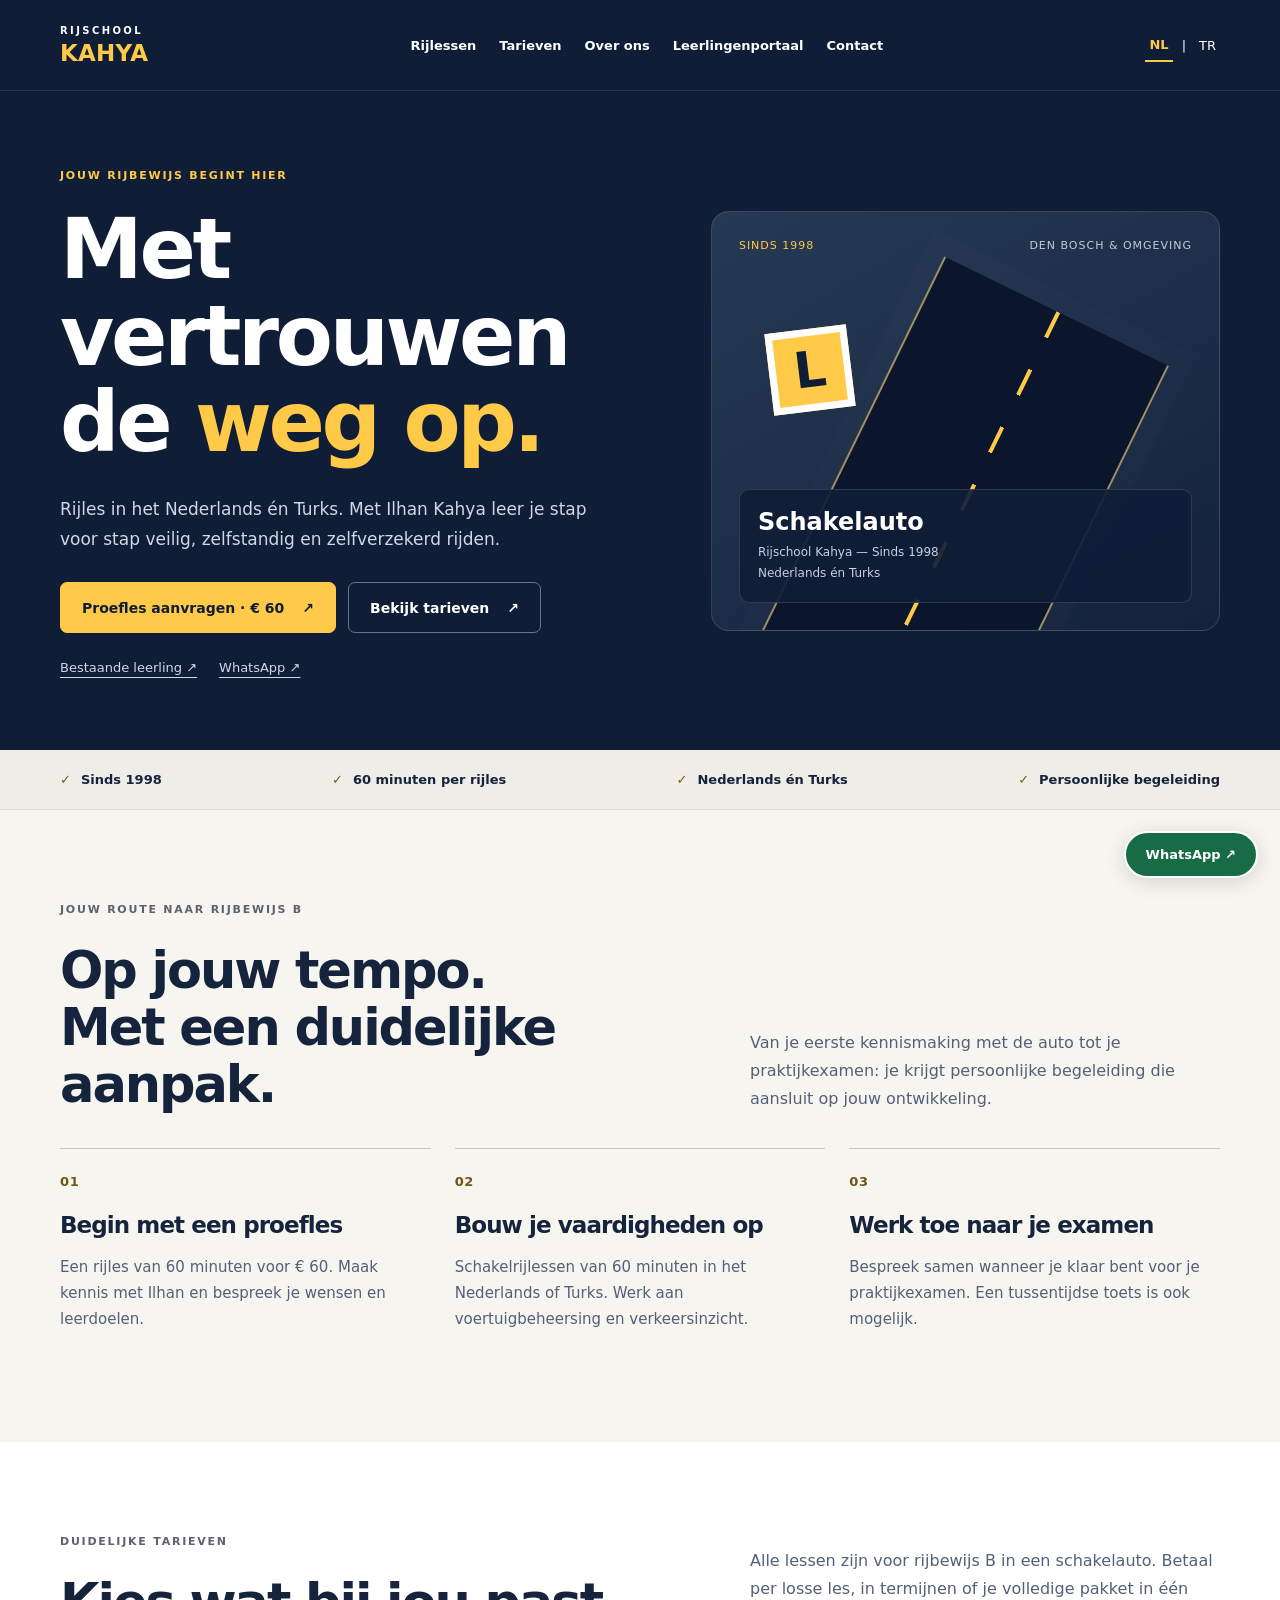
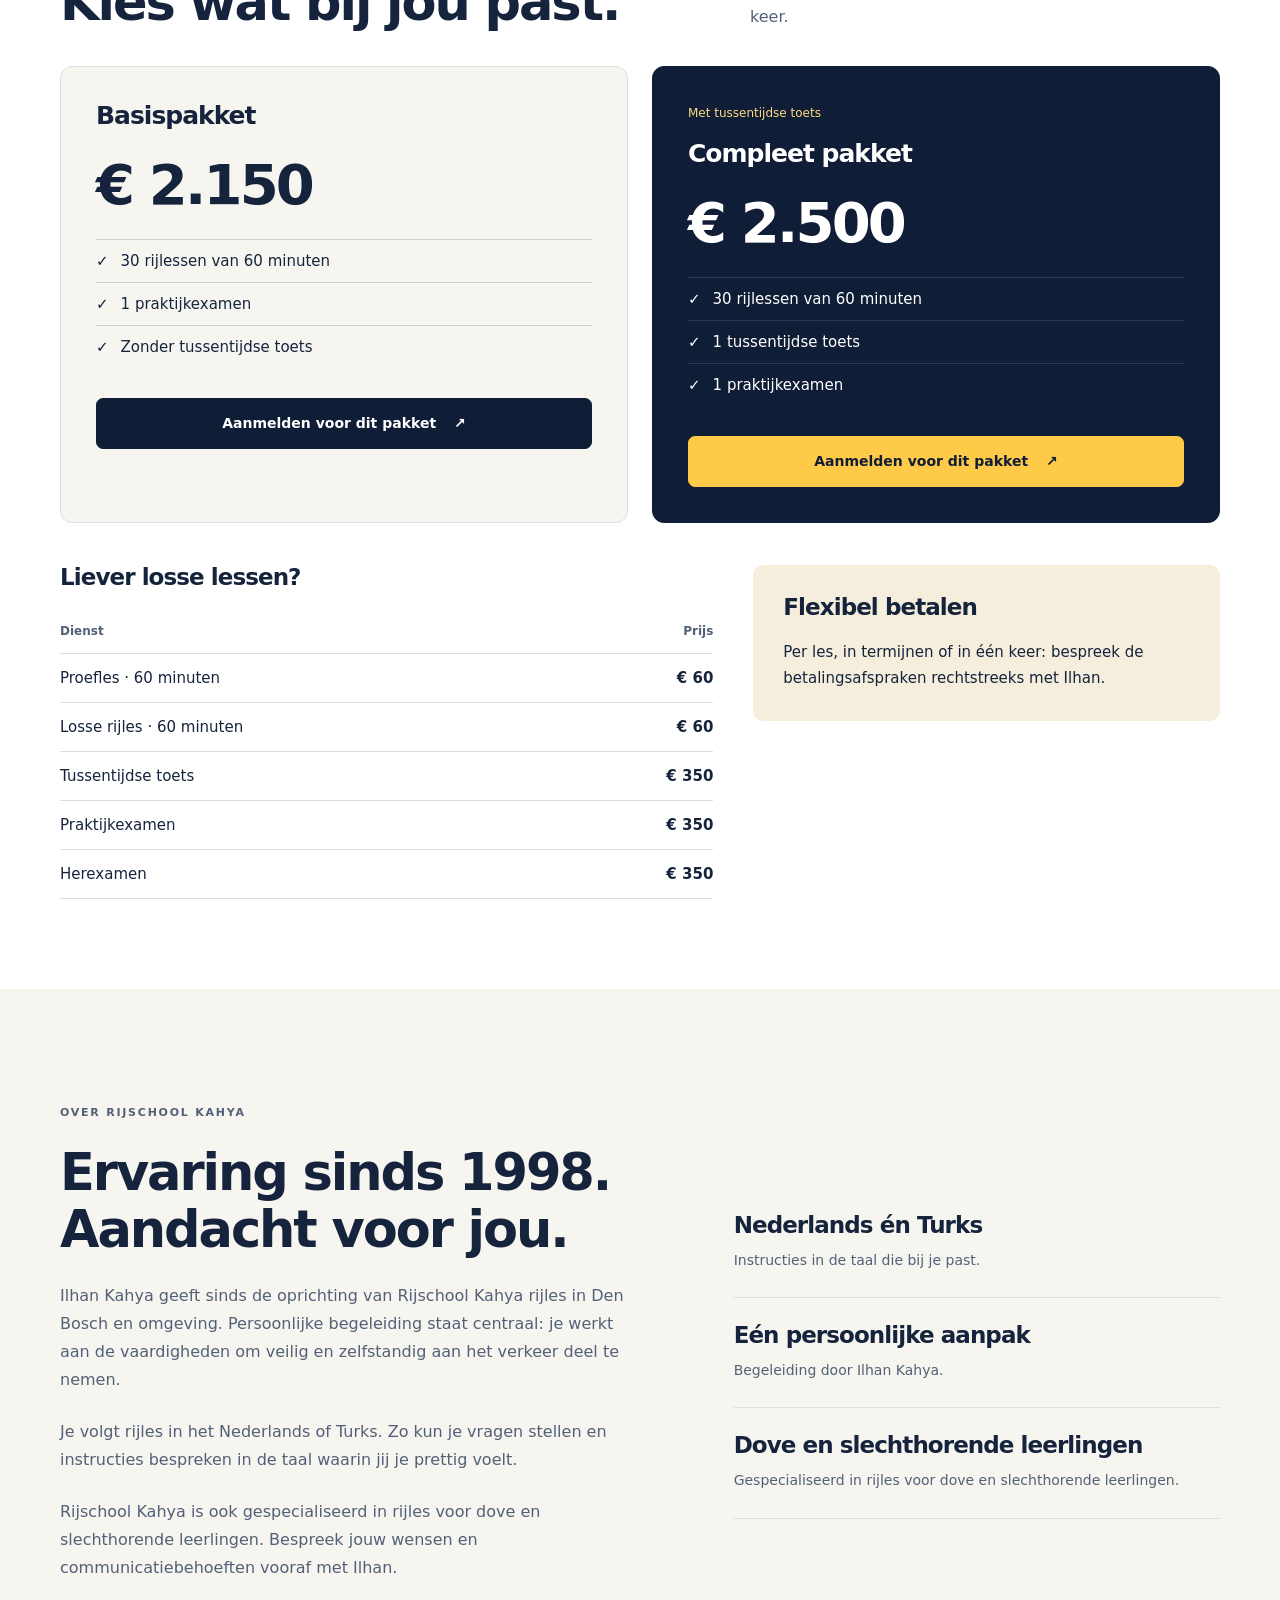
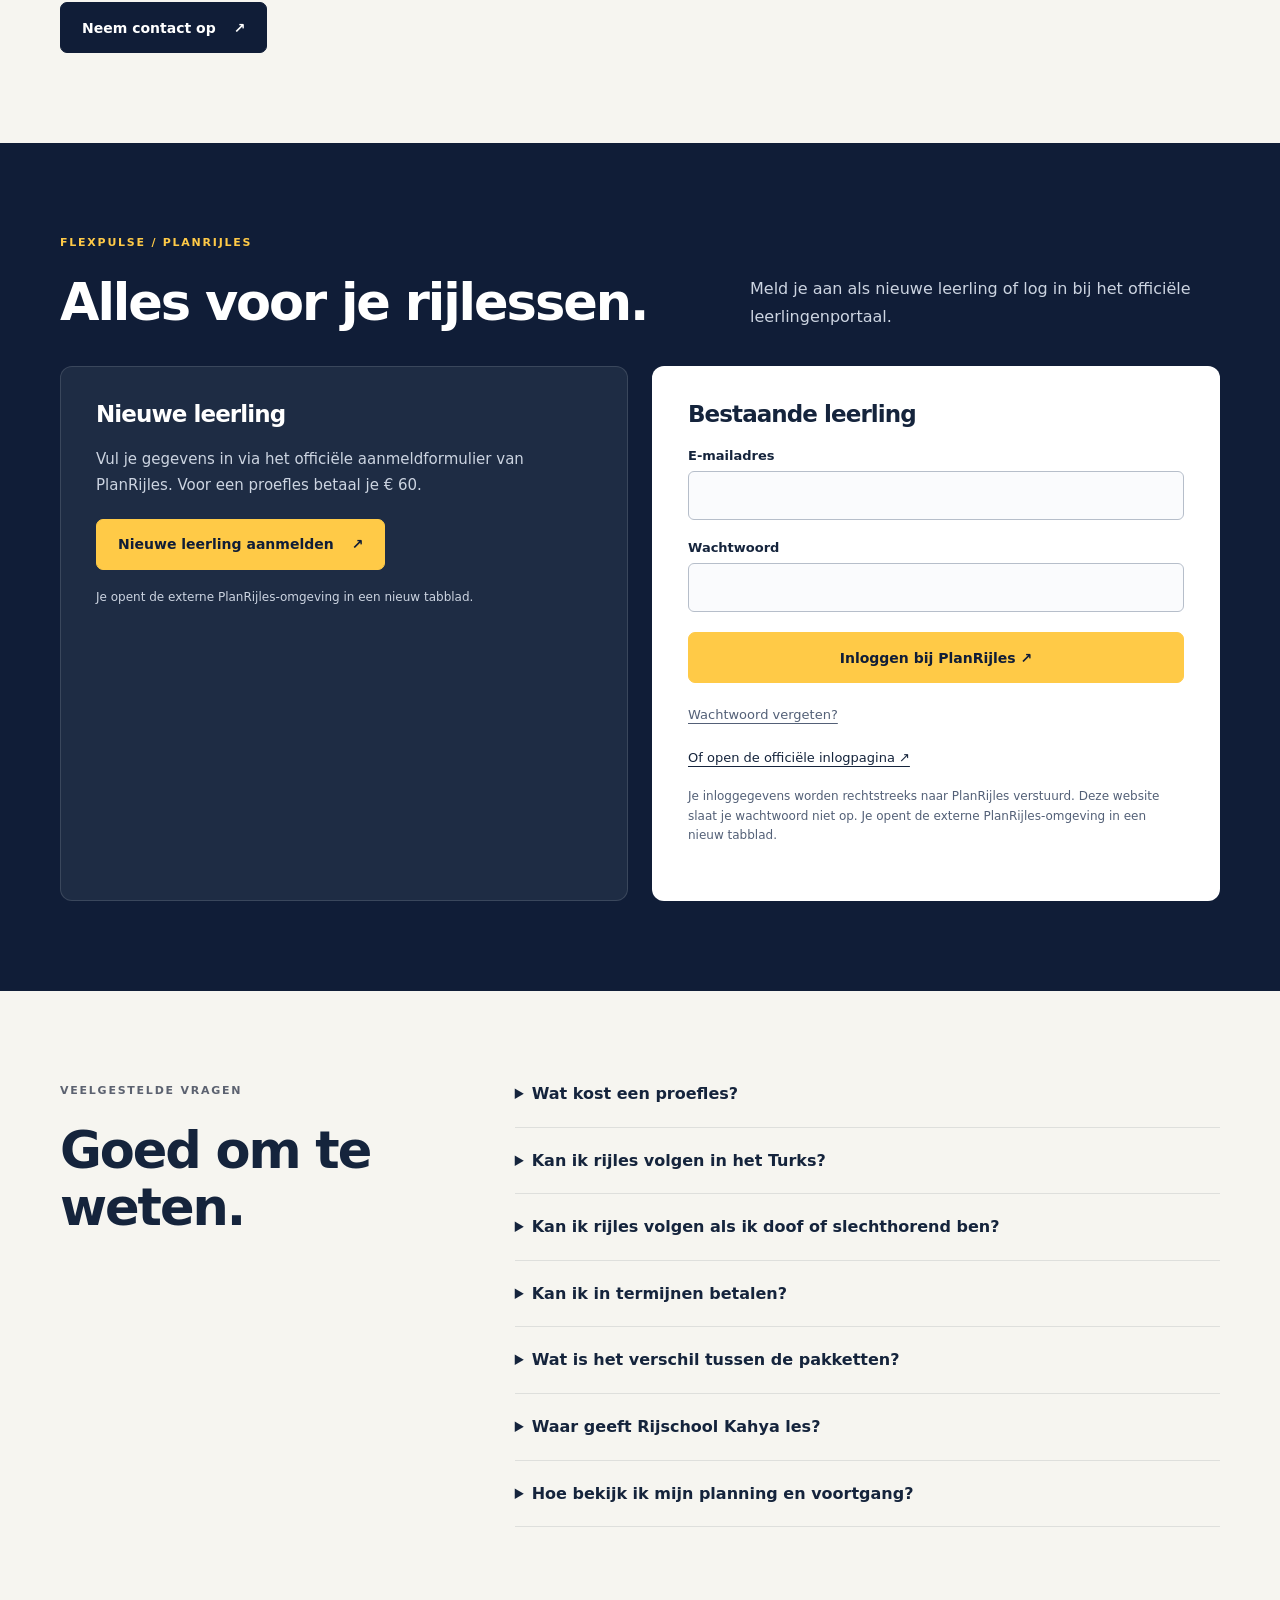
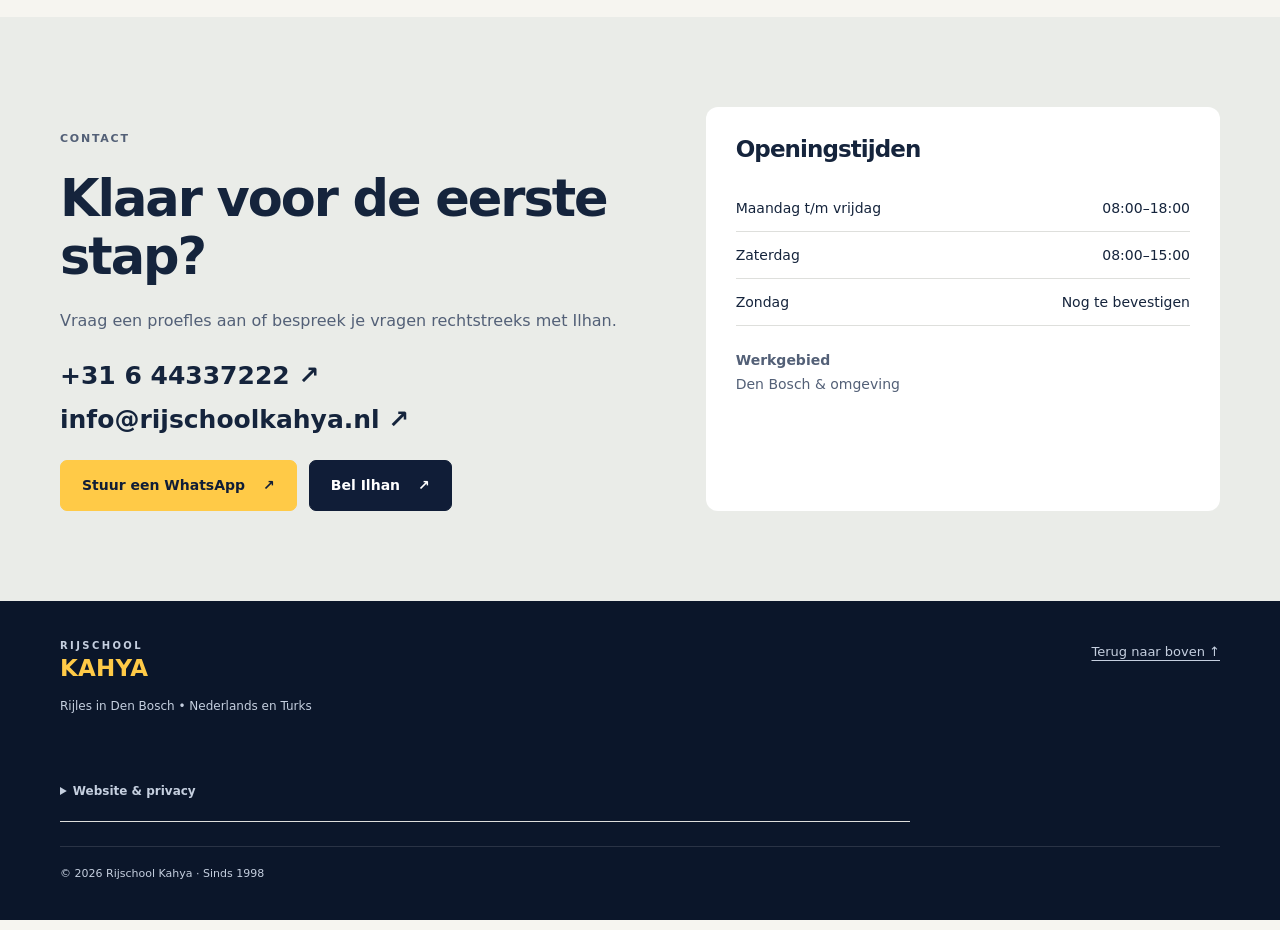
==== commit efdb69ae: "Add deaf and hard-of-hearing driving tuition specialty in Dutch and Turkish" ====
--- a/index.html
+++ b/index.html
@@ -4,8 +4,8 @@
 <main id="main"><div class="hero"><div class="wrap hero-grid"><div><p class="eyebrow">Jouw rijbewijs begint hier</p><h1>Met vertrouwen<br>de <em>weg op.</em></h1><p class="intro">Rijles in het Nederlands én Turks. Met Ilhan Kahya leer je stap voor stap veilig, zelfstandig en zelfverzekerd rijden.</p><div class="actions"><a class="btn " href="https://www.planrijles.nl/extern/aanmeldformulier?rijschoolcode=kahya&amp;velden=c3QsaCxwbyxwbCxlY2MsZ2QsZ3MsYw==" target="_blank" rel="noopener noreferrer">Proefles aanvragen · € 60<span aria-hidden="true">↗</span></a><a class="btn outline" href="#tarieven">Bekijk tarieven<span aria-hidden="true">↗</span></a></div><div class="hero-links"><a href="#leerlingen">Bestaande leerling ↗</a><a href="https://wa.me/31644337222" target="_blank" rel="noopener noreferrer">WhatsApp ↗</a></div></div><div class="hero-art" aria-hidden="true"><div class="road"></div><div class="art-top"><span>SINDS 1998</span><span>DEN BOSCH & OMGEVING</span></div><div class="art-badge">L</div><div class="art-bottom"><strong>Schakelauto</strong><p>Rijschool Kahya — Sinds 1998<br>Nederlands én Turks</p></div></div></div></div><div class="trust"><div class="wrap"><span>Sinds 1998</span><span>60 minuten per rijles</span><span>Nederlands én Turks</span><span>Persoonlijke begeleiding</span></div></div>
 <section id="rijlessen"><div class="wrap"><div class="section-top"><div><p class="eyebrow">JOUW ROUTE NAAR RIJBEWIJS B</p><h2>Op jouw tempo.<br>Met een duidelijke aanpak.</h2></div><p>Van je eerste kennismaking met de auto tot je praktijkexamen: je krijgt persoonlijke begeleiding die aansluit op jouw ontwikkeling.</p></div><div class="steps"><article class="step"><span class="number">01</span><h3>Begin met een proefles</h3><p>Een rijles van 60 minuten voor € 60. Maak kennis met Ilhan en bespreek je wensen en leerdoelen.</p></article><article class="step"><span class="number">02</span><h3>Bouw je vaardigheden op</h3><p>Schakelrijlessen van 60 minuten in het Nederlands of Turks. Werk aan voertuigbeheersing en verkeersinzicht.</p></article><article class="step"><span class="number">03</span><h3>Werk toe naar je examen</h3><p>Bespreek samen wanneer je klaar bent voor je praktijkexamen. Een tussentijdse toets is ook mogelijk.</p></article></div></div></section>
 <section id="tarieven" class="white"><div class="wrap"><div class="section-top"><div><p class="eyebrow">DUIDELIJKE TARIEVEN</p><h2>Kies wat bij jou past.</h2></div><p>Alle lessen zijn voor rijbewijs B in een schakelauto. Betaal per losse les, in termijnen of je volledige pakket in één keer.</p></div><div class="packages"><article class="package"><h3>Basispakket</h3><div class="amount">€ 2.150</div><ul><li>30 rijlessen van 60 minuten</li><li>1 praktijkexamen</li><li>Zonder tussentijdse toets</li></ul><a class="btn dark" href="https://www.planrijles.nl/extern/aanmeldformulier?rijschoolcode=kahya&amp;velden=c3QsaCxwbyxwbCxlY2MsZ2QsZ3MsYw==" target="_blank" rel="noopener noreferrer">Aanmelden voor dit pakket<span aria-hidden="true">↗</span></a></article><article class="package featured"><span class="tag">Met tussentijdse toets</span><h3>Compleet pakket</h3><div class="amount">€ 2.500</div><ul><li>30 rijlessen van 60 minuten</li><li>1 tussentijdse toets</li><li>1 praktijkexamen</li></ul><a class="btn " href="https://www.planrijles.nl/extern/aanmeldformulier?rijschoolcode=kahya&amp;velden=c3QsaCxwbyxwbCxlY2MsZ2QsZ3MsYw==" target="_blank" rel="noopener noreferrer">Aanmelden voor dit pakket<span aria-hidden="true">↗</span></a></article></div><div class="rates"><div><h3>Liever losse lessen?</h3><table><thead><tr><th scope="col">Dienst</th><th scope="col">Prijs</th></tr></thead><tbody><tr><td>Proefles · 60 minuten</td><td>€ 60</td></tr><tr><td>Losse rijles · 60 minuten</td><td>€ 60</td></tr><tr><td>Tussentijdse toets</td><td>€ 350</td></tr><tr><td>Praktijkexamen</td><td>€ 350</td></tr><tr><td>Herexamen</td><td>€ 350</td></tr></tbody></table></div><aside class="payment"><h3>Flexibel betalen</h3><p>Per les, in termijnen of in één keer: bespreek de betalingsafspraken rechtstreeks met Ilhan.</p></aside></div></div></section>
-<section id="over"><div class="wrap about-grid"><div><p class="eyebrow">OVER RIJSCHOOL KAHYA</p><h2>Ervaring sinds 1998.<br>Aandacht voor jou.</h2><p>Ilhan Kahya geeft sinds de oprichting van Rijschool Kahya rijles in Den Bosch en omgeving. Persoonlijke begeleiding staat centraal: je werkt aan de vaardigheden om veilig en zelfstandig aan het verkeer deel te nemen.</p><p>Je volgt rijles in het Nederlands of Turks. Zo kun je vragen stellen en instructies bespreken in de taal waarin jij je prettig voelt.</p><a class="btn dark" href="#contact">Neem contact op<span aria-hidden="true">↗</span></a></div><div class="features"><div class="feature"><h3>Nederlands én Turks</h3><p>Instructies in de taal die bij je past.</p></div><div class="feature"><h3>Eén persoonlijke aanpak</h3><p>Begeleiding door Ilhan Kahya.</p></div><div class="feature"><h3>Veilig en zelfstandig</h3><p>Vertrouwen opbouwen, les voor les.</p></div></div></div></section>
-<section id="leerlingen" class="portal"><div class="wrap"><div class="section-top"><div><p class="eyebrow">FLEXPULSE / PLANRIJLES</p><h2>Alles voor je rijlessen.</h2></div><p>Meld je aan als nieuwe leerling of log in bij het officiële leerlingenportaal.</p></div><div class="portal-grid"><article class="portal-card"><h3>Nieuwe leerling</h3><p>Vul je gegevens in via het officiële aanmeldformulier van PlanRijles. Voor een proefles betaal je € 60.</p><a class="btn " href="https://www.planrijles.nl/extern/aanmeldformulier?rijschoolcode=kahya&amp;velden=c3QsaCxwbyxwbCxlY2MsZ2QsZ3MsYw==" target="_blank" rel="noopener noreferrer">Nieuwe leerling aanmelden<span aria-hidden="true">↗</span></a><p class="small">Je opent de externe PlanRijles-omgeving in een nieuw tabblad.</p></article><article class="portal-card login"><h3>Bestaande leerling</h3><form id="loginForm" name="loginForm" method="post" action="https://planrijles.nl/scripts/login" target="_blank" rel="noopener noreferrer"><input name="rijschool" type="hidden" value="kahya"><label for="email">E-mailadres</label><input id="email" name="email" type="email" required autocomplete="username"><label for="wachtwoord">Wachtwoord</label><input id="wachtwoord" name="wachtwoord" type="password" required autocomplete="current-password"><button class="btn" name="login" type="submit">Inloggen bij PlanRijles ↗</button></form><p><a class="text-link" href="https://planrijles.nl/wachtwoordvergeten?rijschool=kahya" target="_blank" rel="noopener noreferrer">Wachtwoord vergeten?</a></p><a class="text-link" href="https://planrijles.nl/login.php?rijschool=kahya" target="_blank" rel="noopener noreferrer">Of open de officiële inlogpagina ↗</a><p class="small">Je inloggegevens worden rechtstreeks naar PlanRijles verstuurd. Deze website slaat je wachtwoord niet op. Je opent de externe PlanRijles-omgeving in een nieuw tabblad.</p></article></div></div></section>
-<section id="faq"><div class="wrap faq-grid"><div><p class="eyebrow">VEELGESTELDE VRAGEN</p><h2>Goed om te weten.</h2></div><div><details><summary>Wat kost een proefles?</summary><p>Een proefles kost € 60 en duurt 60 minuten. Je rijdt in een schakelauto.</p></details><details><summary>Kan ik rijles volgen in het Turks?</summary><p>Ja. Ilhan Kahya geeft rijles in zowel het Nederlands als Turks.</p></details><details><summary>Kan ik in termijnen betalen?</summary><p>Ja. Je kunt per losse les, in termijnen of in één keer betalen. Bespreek de concrete afspraken met Ilhan.</p></details><details><summary>Wat is het verschil tussen de pakketten?</summary><p>Beide pakketten bevatten 30 rijlessen van 60 minuten en 1 praktijkexamen. Het complete pakket van € 2.500 bevat ook 1 tussentijdse toets; het basispakket van € 2.150 niet.</p></details><details><summary>Waar geeft Rijschool Kahya les?</summary><p>Rijschool Kahya is actief in Den Bosch ('s-Hertogenbosch) en omgeving. Bespreek je ophaallocatie rechtstreeks met Ilhan.</p></details><details><summary>Hoe bekijk ik mijn planning en voortgang?</summary><p>Log in via het leerlingenportaal van Flexpulse / PlanRijles met je bestaande leerlingaccount.</p></details></div></div></section>
+<section id="over"><div class="wrap about-grid"><div><p class="eyebrow">OVER RIJSCHOOL KAHYA</p><h2>Ervaring sinds 1998.<br>Aandacht voor jou.</h2><p>Ilhan Kahya geeft sinds de oprichting van Rijschool Kahya rijles in Den Bosch en omgeving. Persoonlijke begeleiding staat centraal: je werkt aan de vaardigheden om veilig en zelfstandig aan het verkeer deel te nemen.</p><p>Je volgt rijles in het Nederlands of Turks. Zo kun je vragen stellen en instructies bespreken in de taal waarin jij je prettig voelt.</p><p>Rijschool Kahya is ook gespecialiseerd in rijles voor dove en slechthorende leerlingen. Bespreek jouw wensen en communicatiebehoeften vooraf met Ilhan.</p><a class="btn dark" href="#contact">Neem contact op<span aria-hidden="true">↗</span></a></div><div class="features"><div class="feature"><h3>Nederlands én Turks</h3><p>Instructies in de taal die bij je past.</p></div><div class="feature"><h3>Eén persoonlijke aanpak</h3><p>Begeleiding door Ilhan Kahya.</p></div><div class="feature"><h3>Dove en slechthorende leerlingen</h3><p>Gespecialiseerd in rijles voor dove en slechthorende leerlingen.</p></div></div></div></section>
+<section id="leerlingen" class="portal"><div class="wrap"><div class="section-top"><div><p class="eyebrow">FLEXPULSE / PLANRIJLES</p><h2>Alles voor je rijlessen.</h2></div><p>Meld je aan als nieuwe leerling of log in bij het officiële leerlingenportaal.</p></div><div class="portal-grid"><article class="portal-card"><h3>Nieuwe leerling</h3><p>Vul je gegevens in via het officiële aanmeldformulier van PlanRijles. Voor een proefles betaal je € 60.</p><a class="btn " href="https://www.planrijles.nl/extern/aanmeldformulier?rijschoolcode=kahya&amp;velden=c3QsaCxwbyxwbCxlY2MsZ2QsZ3MsYw==" target="_blank" rel="noopener noreferrer">Nieuwe leerling aanmelden<span aria-hidden="true">↗</span></a><p class="small">Je opent de externe PlanRijles-omgeving in een nieuw tabblad.</p></article><article class="portal-card login"><h3>Bestaande leerling</h3><form id="loginForm" name="loginForm" method="post" action="https://planrijles.nl/scripts/login" target="_blank" rel="noopener noreferrer"><input name="rijschool" type="hidden" value="kahya"><label for="email">E-mailadres</label><input id="email" name="username" type="email" required autocomplete="username"><label for="wachtwoord">Wachtwoord</label><input id="wachtwoord" name="password" type="password" required autocomplete="current-password"><button class="btn" name="login" type="submit">Inloggen bij PlanRijles ↗</button></form><p><a class="text-link" href="https://planrijles.nl/wachtwoordvergeten?rijschool=kahya" target="_blank" rel="noopener noreferrer">Wachtwoord vergeten?</a></p><a class="text-link" href="https://planrijles.nl/login.php?rijschool=kahya" target="_blank" rel="noopener noreferrer">Of open de officiële inlogpagina ↗</a><p class="small">Je inloggegevens worden rechtstreeks naar PlanRijles verstuurd. Deze website slaat je wachtwoord niet op. Je opent de externe PlanRijles-omgeving in een nieuw tabblad.</p></article></div></div></section>
+<section id="faq"><div class="wrap faq-grid"><div><p class="eyebrow">VEELGESTELDE VRAGEN</p><h2>Goed om te weten.</h2></div><div><details><summary>Wat kost een proefles?</summary><p>Een proefles kost € 60 en duurt 60 minuten. Je rijdt in een schakelauto.</p></details><details><summary>Kan ik rijles volgen in het Turks?</summary><p>Ja. Ilhan Kahya geeft rijles in zowel het Nederlands als Turks.</p></details><details><summary>Kan ik rijles volgen als ik doof of slechthorend ben?</summary><p>Ja. Rijschool Kahya is gespecialiseerd in rijles voor dove en slechthorende leerlingen. Neem contact op met Ilhan om je wensen en communicatiebehoeften te bespreken.</p></details><details><summary>Kan ik in termijnen betalen?</summary><p>Ja. Je kunt per losse les, in termijnen of in één keer betalen. Bespreek de concrete afspraken met Ilhan.</p></details><details><summary>Wat is het verschil tussen de pakketten?</summary><p>Beide pakketten bevatten 30 rijlessen van 60 minuten en 1 praktijkexamen. Het complete pakket van € 2.500 bevat ook 1 tussentijdse toets; het basispakket van € 2.150 niet.</p></details><details><summary>Waar geeft Rijschool Kahya les?</summary><p>Rijschool Kahya is actief in Den Bosch ('s-Hertogenbosch) en omgeving. Bespreek je ophaallocatie rechtstreeks met Ilhan.</p></details><details><summary>Hoe bekijk ik mijn planning en voortgang?</summary><p>Log in via het leerlingenportaal van Flexpulse / PlanRijles met je bestaande leerlingaccount.</p></details></div></div></section>
 <section id="contact" class="contact"><div class="wrap contact-grid"><div><p class="eyebrow">CONTACT</p><h2>Klaar voor de eerste stap?</h2><p>Vraag een proefles aan of bespreek je vragen rechtstreeks met Ilhan.</p><div class="contact-links"><a href="tel:+31644337222">+31 6 44337222 ↗</a><a href="mailto:info@rijschoolkahya.nl">info@rijschoolkahya.nl ↗</a></div><div class="actions"><a class="btn " href="https://wa.me/31644337222" target="_blank" rel="noopener noreferrer">Stuur een WhatsApp<span aria-hidden="true">↗</span></a><a class="btn dark" href="tel:+31644337222">Bel Ilhan<span aria-hidden="true">↗</span></a></div></div><aside class="hours"><h3>Openingstijden</h3><dl><div><dt>Maandag t/m vrijdag</dt><dd>08:00–18:00</dd></div><div><dt>Zaterdag</dt><dd>08:00–15:00</dd></div><div><dt>Zondag</dt><dd>Nog te bevestigen</dd></div></dl><p><strong>Werkgebied</strong><br>Den Bosch & omgeving</p></aside></div></section></main>
 <footer><div class="wrap"><div class="footer-grid"><div><a class="brand" href="#main"><small>RIJSCHOOL</small><span>KAHYA</span></a><p>Rijles in Den Bosch • Nederlands en Turks</p></div><a class="text-link" href="#main">Terug naar boven ↑</a></div><details class="privacy"><summary>Website & privacy</summary><p>Deze website gebruikt geen trackingcookies, analytics of advertentiepixels. Aanmelden en inloggen verlopen via de externe dienst PlanRijles; WhatsApp opent een externe dienst. Bekijk daar de toepasselijke privacyinformatie voordat je gegevens invult. Vragen over je gegevens bij de rijschool? Mail info@rijschoolkahya.nl.</p></details><div class="copyright">© 2026 Rijschool Kahya · Sinds 1998</div></div></footer><a class="wa" href="https://wa.me/31644337222" target="_blank" rel="noopener noreferrer" aria-label="Stuur een WhatsApp">WhatsApp ↗</a></body></html>
